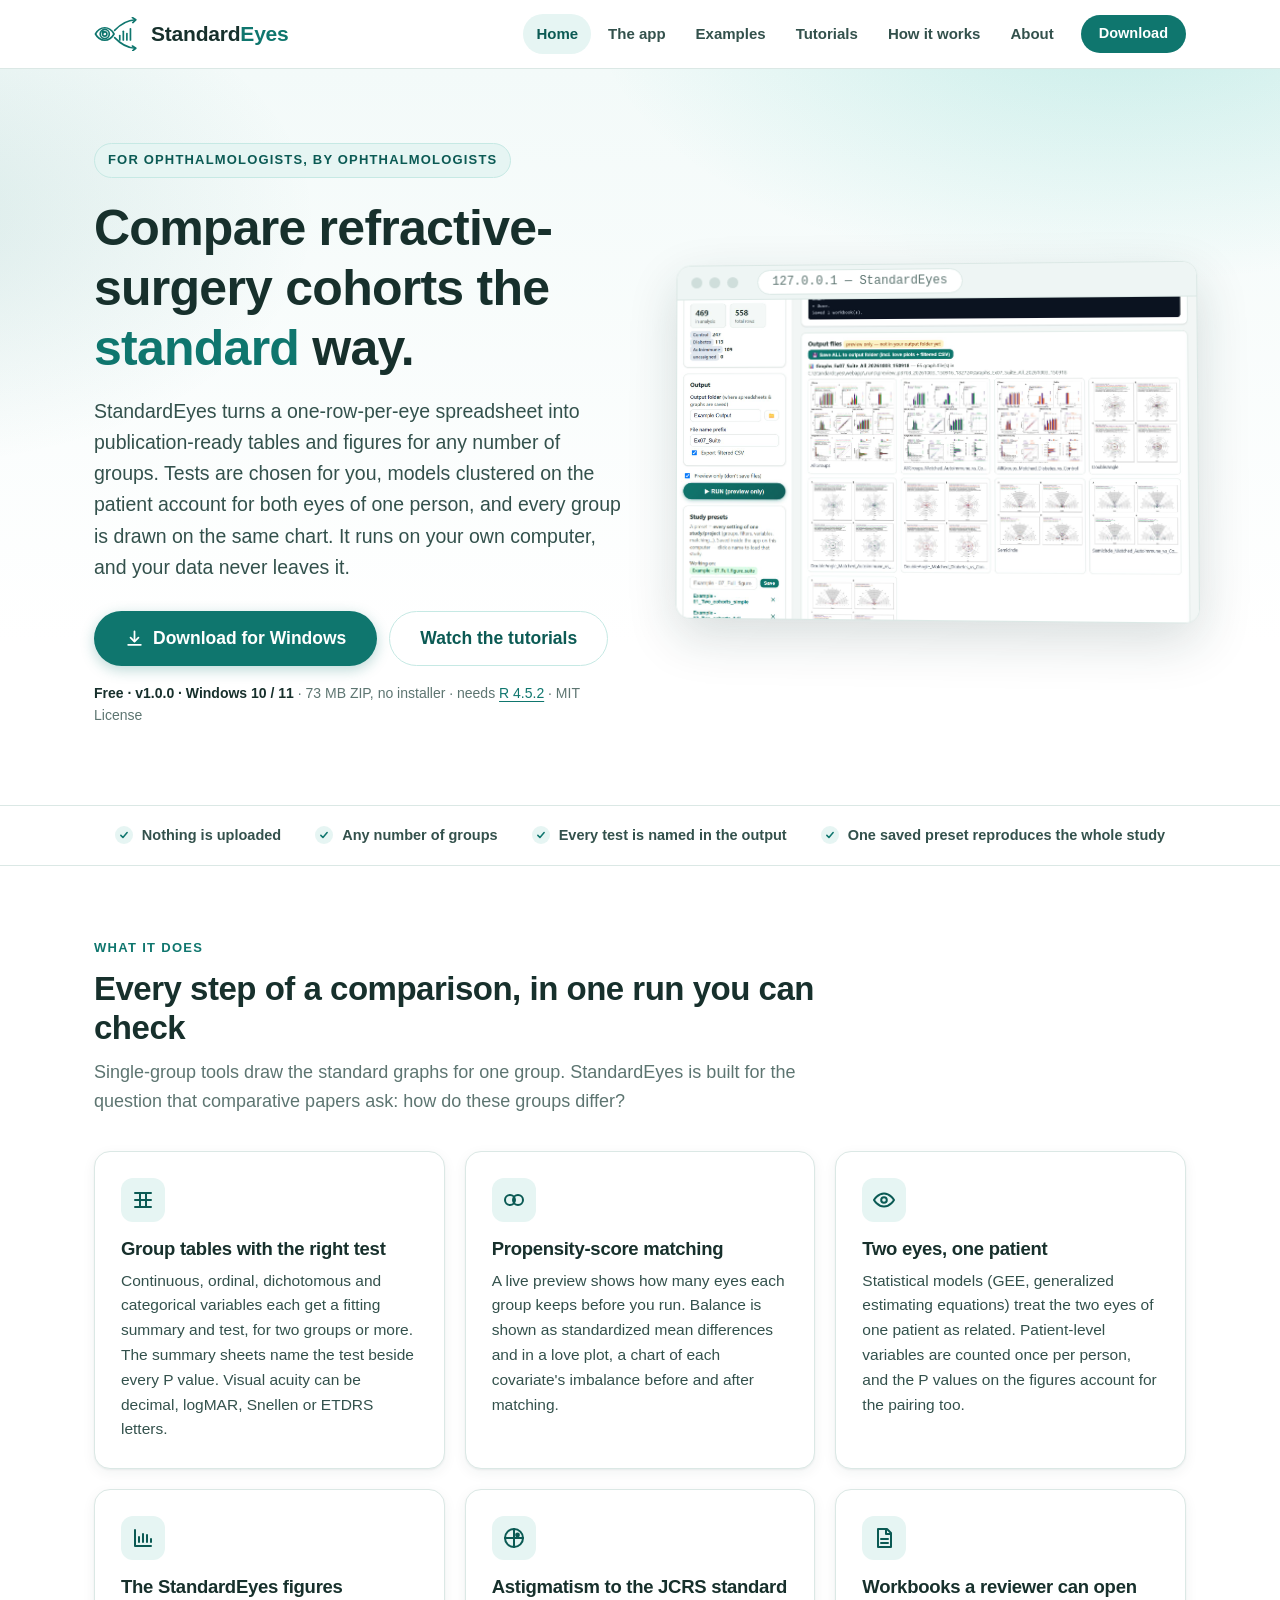
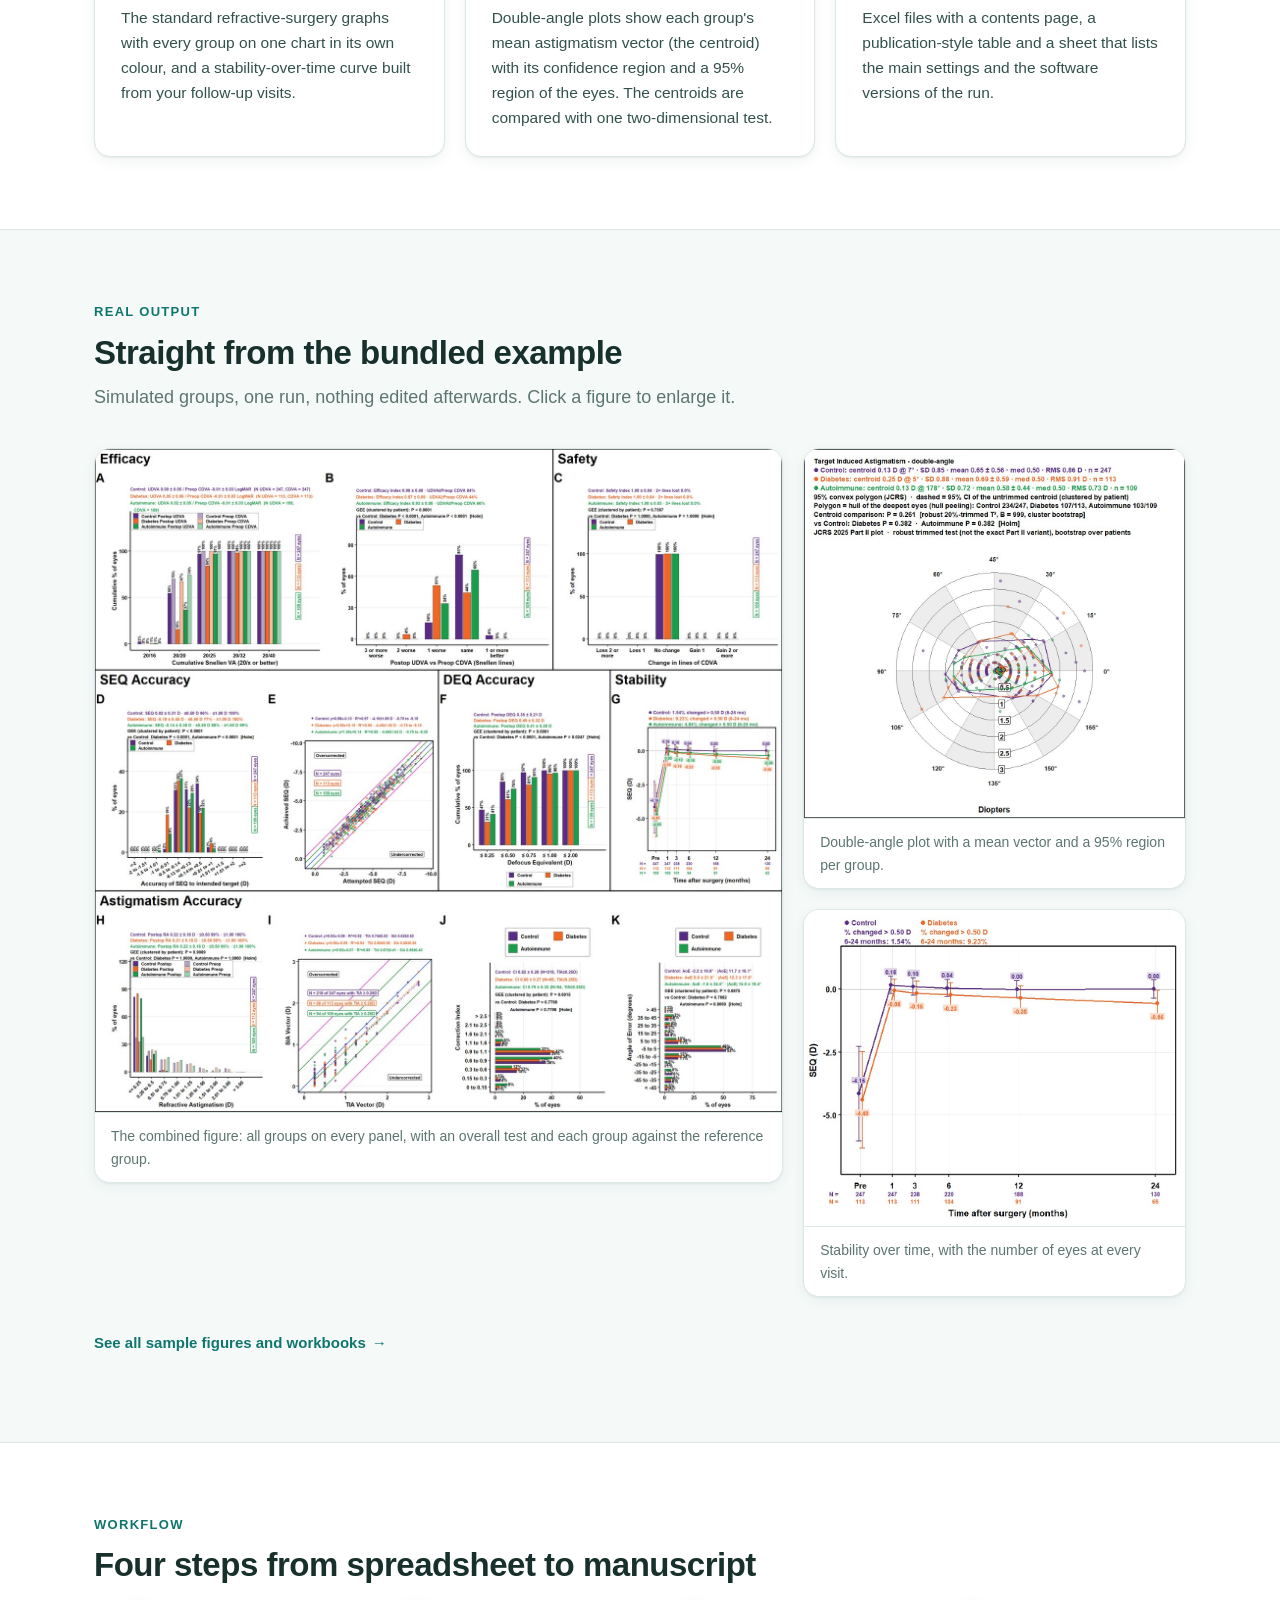
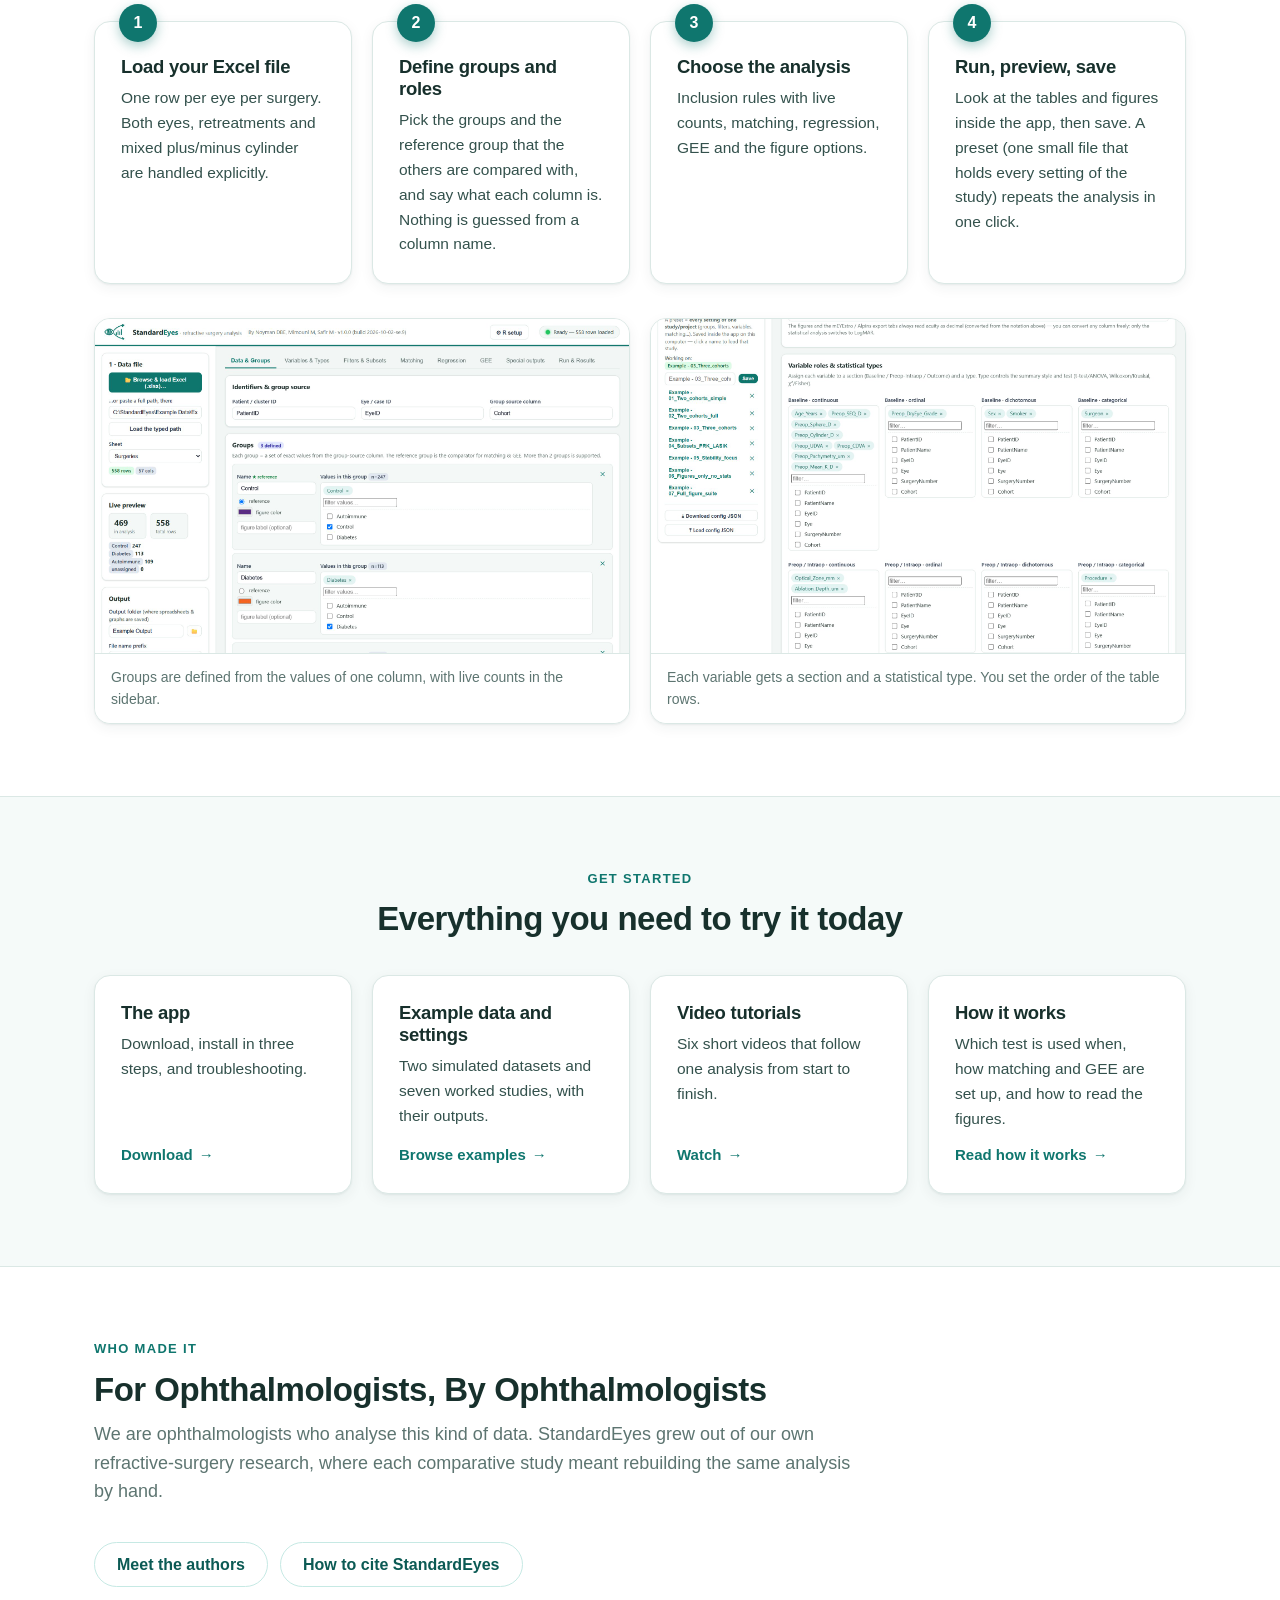
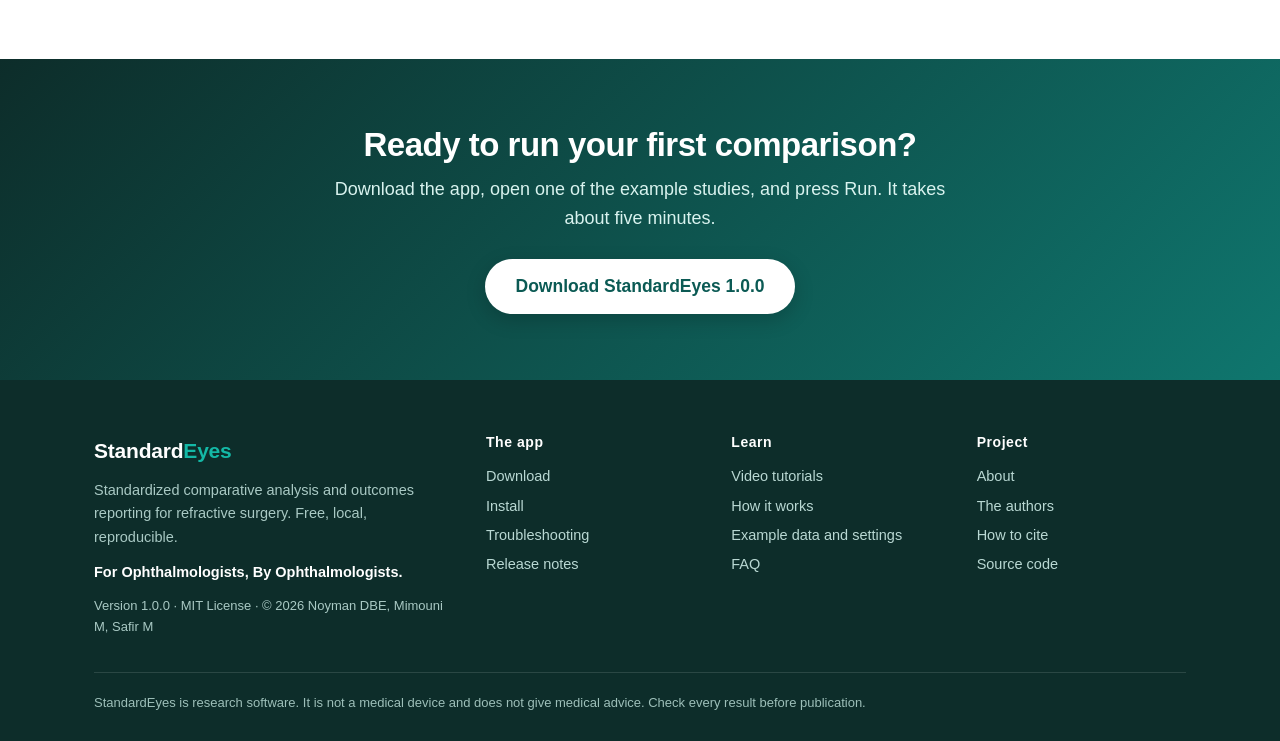
==== docs/index.html @ 763c15b5 "StandardEyes 1.0.0: app, example data and website Standardized comparative analysis and outcomes rep" ====
<!DOCTYPE html>
<html lang="en">
<head>
<meta charset="utf-8">
<meta name="viewport" content="width=device-width, initial-scale=1">
<title>StandardEyes — standardized comparative analysis for refractive surgery</title>
<meta name="description" content="Free Windows app for comparing refractive-surgery groups: tables with named tests, matching, GEE for two eyes and standard figures. Runs on your computer.">
<link rel="canonical" href="https://standardeyes.github.io/">
<meta property="og:title" content="StandardEyes — standardized comparative analysis for refractive surgery">
<meta property="og:description" content="Free Windows app for comparing refractive-surgery groups: tables with named tests, matching, GEE for two eyes and standard figures. Runs on your computer.">
<meta property="og:type" content="website">
<meta property="og:url" content="https://standardeyes.github.io/">
<meta property="og:site_name" content="StandardEyes">
<meta property="og:image" content="https://standardeyes.github.io/assets/og.jpg">
<meta property="og:image:alt" content="StandardEyes: standardized comparative analysis for refractive surgery">
<meta name="twitter:card" content="summary_large_image">
<meta name="theme-color" content="#0f766e">
<link rel="icon" href="assets/logo.svg" type="image/svg+xml">
<link rel="icon" type="image/png" sizes="32x32" href="assets/favicon-32.png">
<link rel="apple-touch-icon" href="assets/apple-touch-icon.png">
<link rel="stylesheet" href="assets/site.css?v=a0e2d221">
</head>
<body class="page-index">
<a class="skip" href="#main">Skip to content</a>

<header class="site">
  <div class="wrap">
    <a class="brand" href="index.html" aria-label="StandardEyes home">
      <svg class="logo" viewBox="0 0 232 172" aria-hidden="true">
        <g fill="none" stroke="currentColor" stroke-width="8.5" stroke-linecap="round" stroke-linejoin="round">
          <path d="M7 86 C30 44 78 44 101 86 C78 128 30 128 7 86 Z"/>
          <circle cx="54" cy="86" r="23"/><circle cx="54" cy="86" r="11"/><circle cx="45.5" cy="76" r="4.4"/>
          <path d="M130 116 V94"/><path d="M148 116 V72"/><path d="M166 116 V84"/><path d="M184 116 V60"/>
          <path d="M104 68 C138 32 174 16 208 14"/><path d="M194 3 L211 14 L196 28"/>
          <path d="M104 104 C138 140 174 156 208 158"/><path d="M194 147 L211 158 L196 170"/>
        </g>
      </svg>
      <span class="wm">Standard<b>Eyes</b></span>
    </a>
    <a class="btn sm hdr-dl" href="download.html">Download</a>
    <button class="navtoggle" aria-expanded="false" aria-controls="sitenav" aria-label="Menu"><span></span><span></span><span></span></button>
    <nav id="sitenav" aria-label="Main">
      <a href="index.html" aria-current="page">Home</a>
      <a href="download.html">The app</a>
      <a href="examples.html">Examples</a>
      <a href="tutorials.html">Tutorials</a>
      <a href="guide.html">How it works</a>
      <a href="about.html">About</a>
      <a class="btn sm" href="download.html">Download</a>
    </nav>
  </div>
</header>

<main id="main">
<section class="hero">
  <div class="wrap">
    <div>
      <div class="eyebrow">For Ophthalmologists, By Ophthalmologists</div>
      <h1>Compare refractive-surgery cohorts the <em>standard</em> way.</h1>
      <p class="lead">StandardEyes turns a one-row-per-eye spreadsheet into publication-ready tables and figures for any number of groups. Tests are chosen for you, models clustered on the patient account for both eyes of one person, and every group is drawn on the same chart. It runs on your own computer, and your data never leaves it.</p>
      <div class="cta">
        <a class="btn lg" href="download.html">
          <svg viewBox="0 0 24 24" fill="none" stroke="currentColor" stroke-width="2.2" stroke-linecap="round" stroke-linejoin="round" aria-hidden="true"><path d="M12 3v12"/><path d="M7 11l5 5 5-5"/><path d="M4 20h16"/></svg>
          Download for Windows
        </a>
        <a class="btn lg ghost" href="tutorials.html">Watch the tutorials</a>
      </div>
      <p class="meta"><b>Free · v1.0.0 · Windows 10 / 11</b> · 73 MB ZIP, no installer · needs <a href="https://cran.r-project.org/bin/windows/base/old/4.5.2/">R 4.5.2</a> · MIT License</p>
    </div>
    <div class="frame">
      <div class="bar"><i></i><i></i><i></i><span>127.0.0.1 — StandardEyes</span></div>
      <img src="assets/shot_results.jpg" alt="The StandardEyes app after a run: figure previews and output workbooks" width="1920" height="1200">
    </div>
  </div>
</section>

<div class="strip"><div class="wrap">
  <span>Nothing is uploaded</span>
  <span>Any number of groups</span>
  <span>Every test is named in the output</span>
  <span>One saved preset reproduces the whole study</span>
</div></div>

<section class="block">
  <div class="wrap">
    <div class="sechead">
      <div class="kicker">What it does</div>
      <h2>Every step of a comparison, in one run you can check</h2>
      <p>Single-group tools draw the standard graphs for one group. StandardEyes is built for the question that comparative papers ask: how do these groups differ?</p>
    </div>
    <div class="grid g3">
      <div class="card feature">
        <div class="ic"><svg viewBox="0 0 24 24" fill="none" stroke="currentColor" stroke-width="2" stroke-linecap="round" stroke-linejoin="round" aria-hidden="true"><path d="M4 5h16M4 12h16M4 19h16M9 5v14M15 5v14"/></svg></div>
        <h3>Group tables with the right test</h3>
        <p>Continuous, ordinal, dichotomous and categorical variables each get a fitting summary and test, for two groups or more. The summary sheets name the test beside every P value. Visual acuity can be decimal, logMAR, Snellen or ETDRS letters.</p>
      </div>
      <div class="card feature">
        <div class="ic"><svg viewBox="0 0 24 24" fill="none" stroke="currentColor" stroke-width="2" stroke-linecap="round" stroke-linejoin="round" aria-hidden="true"><circle cx="8" cy="12" r="5"/><circle cx="16" cy="12" r="5"/></svg></div>
        <h3>Propensity-score matching</h3>
        <p>A live preview shows how many eyes each group keeps before you run. Balance is shown as standardized mean differences and in a love plot, a chart of each covariate's imbalance before and after matching.</p>
      </div>
      <div class="card feature">
        <div class="ic"><svg viewBox="0 0 24 24" fill="none" stroke="currentColor" stroke-width="2" stroke-linecap="round" stroke-linejoin="round" aria-hidden="true"><path d="M2 12s3.6-6.5 10-6.5S22 12 22 12s-3.6 6.5-10 6.5S2 12 2 12z"/><circle cx="12" cy="12" r="2.8"/></svg></div>
        <h3>Two eyes, one patient</h3>
        <p>Statistical models (GEE, generalized estimating equations) treat the two eyes of one patient as related. Patient-level variables are counted once per person, and the P values on the figures account for the pairing too.</p>
      </div>
      <div class="card feature">
        <div class="ic"><svg viewBox="0 0 24 24" fill="none" stroke="currentColor" stroke-width="2" stroke-linecap="round" stroke-linejoin="round" aria-hidden="true"><path d="M4 20V4M4 20h16M8 16v-5M12 16V8M16 16v-7M20 16v-3"/></svg></div>
        <h3>The StandardEyes figures</h3>
        <p>The standard refractive-surgery graphs with every group on one chart in its own colour, and a stability-over-time curve built from your follow-up visits.</p>
      </div>
      <div class="card feature">
        <div class="ic"><svg viewBox="0 0 24 24" fill="none" stroke="currentColor" stroke-width="2" stroke-linecap="round" stroke-linejoin="round" aria-hidden="true"><circle cx="12" cy="12" r="9"/><path d="M12 3v18M3 12h18"/><circle cx="15.5" cy="9" r="1.4" fill="currentColor"/></svg></div>
        <h3>Astigmatism to the JCRS standard</h3>
        <p>Double-angle plots show each group's mean astigmatism vector (the centroid) with its confidence region and a 95% region of the eyes. The centroids are compared with one two-dimensional test.</p>
      </div>
      <div class="card feature">
        <div class="ic"><svg viewBox="0 0 24 24" fill="none" stroke="currentColor" stroke-width="2" stroke-linecap="round" stroke-linejoin="round" aria-hidden="true"><path d="M6 3h9l4 4v14H6z"/><path d="M14 3v5h5M9 13h7M9 17h7"/></svg></div>
        <h3>Workbooks a reviewer can open</h3>
        <p>Excel files with a contents page, a publication-style table and a sheet that lists the main settings and the software versions of the run.</p>
      </div>
    </div>
  </div>
</section>

<section class="block alt">
  <div class="wrap">
    <div class="sechead">
      <div class="kicker">Real output</div>
      <h2>Straight from the bundled example</h2>
      <p>Simulated groups, one run, nothing edited afterwards. Click a figure to enlarge it.</p>
    </div>
    <div class="gallery">
      <figure class="fig"><button class="zoom" data-caption="The combined figure: all groups on every panel, with an overall test and each group against the reference group."><img src="assets/fig_composite.jpg" alt="StandardEyes combined figure with three groups on every panel" loading="lazy" width="1400" height="1352"></button><figcaption>The combined figure: all groups on every panel, with an overall test and each group against the reference group.</figcaption></figure>
      <div class="col">
        <figure class="fig"><button class="zoom" data-caption="Double-angle plot: the mean vector, its confidence region and a 95% region for each group."><img src="assets/fig_double_angle.jpg" alt="Double-angle astigmatism plot with a mean vector and 95% region per group" loading="lazy" width="1020" height="990"></button><figcaption>Double-angle plot with a mean vector and a 95% region per group.</figcaption></figure>
        <figure class="fig"><button class="zoom" data-caption="Stability over time, with the number of eyes at every visit."><img src="assets/fig_stability.jpg" alt="Stability of spherical equivalent over time for each group" loading="lazy" width="975" height="810"></button><figcaption>Stability over time, with the number of eyes at every visit.</figcaption></figure>
      </div>
    </div>
    <p style="margin-top:22px"><a class="more" href="examples.html#outputs">See all sample figures and workbooks</a></p>
  </div>
</section>

<section class="block">
  <div class="wrap">
    <div class="sechead">
      <div class="kicker">Workflow</div>
      <h2>Four steps from spreadsheet to manuscript</h2>
    </div>
    <div class="grid g4 steps">
      <div class="card step"><h3>Load your Excel file</h3><p>One row per eye per surgery. Both eyes, retreatments and mixed plus/minus cylinder are handled explicitly.</p></div>
      <div class="card step"><h3>Define groups and roles</h3><p>Pick the groups and the reference group that the others are compared with, and say what each column is. Nothing is guessed from a column name.</p></div>
      <div class="card step"><h3>Choose the analysis</h3><p>Inclusion rules with live counts, matching, regression, GEE and the figure options.</p></div>
      <div class="card step"><h3>Run, preview, save</h3><p>Look at the tables and figures inside the app, then save. A preset (one small file that holds every setting of the study) repeats the analysis in one click.</p></div>
    </div>
    <div class="grid g2" style="margin-top:34px">
      <figure class="shot"><img src="assets/shot_data.jpg" alt="The Data &amp; Groups tab of the app" loading="lazy" width="1920" height="1200"><figcaption>Groups are defined from the values of one column, with live counts in the sidebar.</figcaption></figure>
      <figure class="shot"><img src="assets/shot_variables.jpg" alt="The Variables &amp; Types tab of the app" loading="lazy" width="1920" height="1200"><figcaption>Each variable gets a section and a statistical type. You set the order of the table rows.</figcaption></figure>
    </div>
  </div>
</section>

<section class="block alt">
  <div class="wrap">
    <div class="sechead center">
      <div class="kicker">Get started</div>
      <h2>Everything you need to try it today</h2>
    </div>
    <div class="grid g4">
      <a class="card" href="download.html"><h3>The app</h3><p>Download, install in three steps, and troubleshooting.</p><span class="more">Download</span></a>
      <a class="card" href="examples.html"><h3>Example data and settings</h3><p>Two simulated datasets and seven worked studies, with their outputs.</p><span class="more">Browse examples</span></a>
      <a class="card" href="tutorials.html"><h3>Video tutorials</h3><p>Six short videos that follow one analysis from start to finish.</p><span class="more">Watch</span></a>
      <a class="card" href="guide.html"><h3>How it works</h3><p>Which test is used when, how matching and GEE are set up, and how to read the figures.</p><span class="more">Read how it works</span></a>
    </div>
  </div>
</section>

<section class="block">
  <div class="wrap">
    <div class="sechead">
      <div class="kicker">Who made it</div>
      <h2>For Ophthalmologists, By Ophthalmologists</h2>
      <p>We are ophthalmologists who analyse this kind of data. StandardEyes grew out of our own refractive-surgery research, where each comparative study meant rebuilding the same analysis by hand.</p>
    </div>
    <div class="cta">
      <a class="btn ghost" href="about.html#authors">Meet the authors</a>
      <a class="btn ghost" href="about.html#cite">How to cite StandardEyes</a>
    </div>
  </div>
</section>

<section class="band">
  <div class="wrap">
    <h2>Ready to run your first comparison?</h2>
    <p>Download the app, open one of the example studies, and press Run. It takes about five minutes.</p>
    <div class="cta">
      <a class="btn lg light" href="download.html">Download StandardEyes 1.0.0</a>
    </div>
  </div>
</section>

</main>

<footer class="site">
  <div class="wrap cols">
    <div>
      <div class="brand small"><span class="wm">Standard<b>Eyes</b></span></div>
      <p>Standardized comparative analysis and outcomes reporting for refractive surgery. Free, local, reproducible.</p>
      <p><b style="color:#fff">For Ophthalmologists, By Ophthalmologists.</b></p>
      <p class="fine">Version 1.0.0 · MIT License · © 2026 Noyman DBE, Mimouni M, Safir M</p>
    </div>
    <div>
      <h2 class="fh">The app</h2>
      <a href="download.html">Download</a>
      <a href="download.html#install">Install</a>
      <a href="download.html#help">Troubleshooting</a>
      <a href="https://github.com/StandardEyes/standardeyes.github.io/releases">Release notes</a>
    </div>
    <div>
      <h2 class="fh">Learn</h2>
      <a href="tutorials.html">Video tutorials</a>
      <a href="guide.html">How it works</a>
      <a href="examples.html">Example data and settings</a>
      <a href="guide.html#faq">FAQ</a>
    </div>
    <div>
      <h2 class="fh">Project</h2>
      <a href="about.html">About</a>
      <a href="about.html#authors">The authors</a>
      <a href="about.html#cite">How to cite</a>
      <a href="https://github.com/StandardEyes/standardeyes.github.io">Source code</a>
    </div>
  </div>
  <div class="wrap"><div class="fine legal">StandardEyes is research software. It is not a medical device and does not give medical advice. Check every result before publication.</div></div>
</footer>

<div class="lightbox" id="lightbox" role="dialog" aria-modal="true" aria-label="Enlarged figure" hidden>
  <button class="close" aria-label="Close enlarged figure">×</button>
  <figure><img alt=""><figcaption></figcaption></figure>
</div>
<script src="assets/site.js?v=a0e2d221" defer></script>
</body>
</html>
---- docs/assets/site.css ----
/* StandardEyes website. One stylesheet, no external requests. */
:root{
  --brand:#0f766e; --brand-d:#0b5a54; --brand-dd:#0d2d2a; --accent:#14b8a6;
  --tint:#e6f5f3; --tint2:#c6e9e4; --ink:#17302c; --body:#33514c; --muted:#5d7571;
  --line:#dbe8e5; --soft:#f5faf9; --bg:#ffffff; --warn-bg:#fff7e6; --warn-line:#f1d9a3; --warn-ink:#6b4a00;
  --radius:16px; --radius-s:10px;
  --shadow:0 1px 2px rgba(16,52,47,.06),0 4px 14px rgba(16,52,47,.06);
  --shadow-l:0 18px 50px rgba(16,52,47,.16);
  --mono:ui-monospace,"Cascadia Mono",Consolas,Menlo,monospace;
  --sans:"Segoe UI Variable Text","Segoe UI",-apple-system,BlinkMacSystemFont,"Helvetica Neue",Roboto,Arial,sans-serif;
  --display:"Segoe UI Variable Display","Segoe UI",-apple-system,BlinkMacSystemFont,"Helvetica Neue",Roboto,Arial,sans-serif;
}
*{box-sizing:border-box}
html{scroll-behavior:smooth; scroll-padding-top:86px; -webkit-text-size-adjust:100%}
body{margin:0; font-family:var(--sans); color:var(--body); background:var(--bg); line-height:1.6; font-size:16.5px}
img,video{max-width:100%; height:auto; display:block}
a{color:var(--brand); text-underline-offset:3px}
a:hover{color:var(--brand-d)}
h1,h2,h3,h4{font-family:var(--display); color:var(--ink); line-height:1.2; margin:0; letter-spacing:-.015em}
h1{font-size:clamp(32px,4.6vw,50px); font-weight:700}
h2{font-size:clamp(25px,3vw,33px); font-weight:700}
h3{font-size:18.5px; font-weight:650}
h4{font-size:15px; font-weight:650}
p{margin:0 0 14px}
code{font-family:var(--mono); font-size:.88em; background:var(--soft); border:1px solid var(--line); border-radius:6px; padding:1px 6px; color:var(--ink); overflow-wrap:anywhere}
pre{font-family:var(--mono); font-size:13.5px; background:var(--brand-dd); color:#d9f1ed; padding:16px 18px; border-radius:var(--radius-s); overflow:auto; margin:12px 0; line-height:1.5}
pre code{background:none; border:0; padding:0; color:inherit; font-size:inherit}
.wrap{max-width:1140px; margin:0 auto; padding:0 24px}
.wrap.narrow > *{max-width:820px}
.skip{position:absolute; left:-999px; top:8px; background:#fff; padding:8px 14px; border-radius:8px; z-index:100}
.skip:focus{left:8px}
:focus-visible{outline:3px solid var(--brand-d); outline-offset:2px; border-radius:6px}
footer.site :focus-visible, .band :focus-visible, .dl .main :focus-visible, pre:focus-visible, .lightbox :focus-visible{outline-color:#fff}
.sr-only{position:absolute; width:1px; height:1px; overflow:hidden; clip:rect(0 0 0 0); white-space:nowrap}

/* ---------- header ---------- */
header.site{position:sticky; top:0; z-index:50; background:rgba(255,255,255,.9); backdrop-filter:saturate(1.4) blur(10px); border-bottom:1px solid var(--line)}
header.site .wrap{display:flex; align-items:center; height:68px; gap:18px}
.brand{display:flex; align-items:center; gap:11px; text-decoration:none; color:var(--ink)}
.logo{width:46px; height:34px; color:var(--brand); flex:none}
.wm{font-family:var(--display); font-weight:700; font-size:21px; letter-spacing:-.01em; color:var(--ink)}
.wm b{color:var(--brand); font-weight:700}
header.site nav{margin-left:auto; display:flex; align-items:center; gap:4px}
header.site nav a:not(.btn){text-decoration:none; color:var(--body); font-weight:600; font-size:15px; padding:8px 13px; border-radius:999px}
header.site nav a:not(.btn):hover{background:var(--soft); color:var(--brand-d)}
header.site nav a[aria-current="page"]{color:var(--brand-d); background:var(--tint)}
header.site nav .btn{margin-left:10px}
header.site .hdr-dl{display:none}
.navtoggle{display:none; margin-left:auto; flex:none; width:44px; height:44px; border:1px solid var(--line); background:#fff; border-radius:12px; cursor:pointer; padding:11px 10px; flex-direction:column; justify-content:space-between}
.navtoggle span{display:block; width:100%; height:2.5px; background:var(--ink); border-radius:2px}

/* ---------- buttons ---------- */
.btn{display:inline-flex; align-items:center; justify-content:center; gap:9px; background:var(--brand); color:#fff; text-decoration:none; padding:12px 22px; border-radius:999px; font-weight:650; font-size:16px; border:1px solid transparent; cursor:pointer; transition:transform .15s, box-shadow .15s, background .15s; box-shadow:0 4px 14px rgba(15,118,110,.28); font-family:inherit; line-height:1.2}
.btn:hover{background:var(--brand-d); color:#fff; transform:translateY(-1px); box-shadow:0 8px 20px rgba(15,118,110,.32)}
.btn.lg{font-size:17.5px; padding:16px 30px}
.btn.sm{font-size:14.5px; padding:9px 17px; box-shadow:none}
.btn.ghost{background:#fff; color:var(--brand-d); border-color:var(--tint2); box-shadow:none}
.btn.ghost:hover{background:var(--tint); transform:none}
.btn.light{background:#fff; color:var(--brand-d); box-shadow:0 6px 20px rgba(0,0,0,.18)}
.btn.light:hover{background:var(--tint)}
.btn svg{width:19px; height:19px; flex:none}
.cta{display:flex; gap:12px; flex-wrap:wrap; align-items:center}

/* ---------- hero ---------- */
.hero{position:relative; overflow:hidden; padding:74px 0 64px; background:
  radial-gradient(900px 480px at 88% -10%, rgba(20,184,166,.20), transparent 60%),
  radial-gradient(700px 420px at -8% 20%, rgba(15,118,110,.12), transparent 60%),
  linear-gradient(180deg,#f3faf9,#fff 78%)}
.hero .wrap{display:grid; grid-template-columns:1.02fr .98fr; gap:52px; align-items:center}
.eyebrow{display:inline-flex; align-items:center; gap:8px; font-size:13px; font-weight:700; letter-spacing:.09em; text-transform:uppercase; color:var(--brand-d); background:var(--tint); border:1px solid var(--tint2); padding:6px 13px; border-radius:999px; margin-bottom:20px}
.hero h1 em{font-style:normal; color:var(--brand)}
.lead{font-size:19.5px; color:var(--body); margin:18px 0 28px; max-width:35em}
.meta{font-size:14px; color:var(--muted); margin-top:16px}
.meta b{color:var(--ink); font-weight:650}
.frame{border-radius:14px; background:#fff; box-shadow:var(--shadow-l); border:1px solid var(--line); overflow:hidden}
.frame .bar{height:34px; background:#eef5f4; border-bottom:1px solid var(--line); display:flex; align-items:center; gap:7px; padding:0 14px}
.frame .bar i{width:11px; height:11px; border-radius:50%; background:#cfdedb}
.frame .bar span{margin-left:12px; font-size:12px; color:var(--muted); background:#fff; border:1px solid var(--line); border-radius:999px; padding:2px 14px; font-family:var(--mono)}
.hero .frame{transform:perspective(1600px) rotateY(-5deg) rotateX(2deg); transform-origin:left center}

.pagehead{padding:60px 0 44px; background:
  radial-gradient(800px 380px at 92% -30%, rgba(20,184,166,.18), transparent 60%),
  linear-gradient(180deg,#f3faf9,#fff)}
.pagehead h1{font-size:clamp(30px,4vw,42px)}
.pagehead .lead{margin-bottom:0}

.strip{border-top:1px solid var(--line); border-bottom:1px solid var(--line); background:#fff; padding:18px 0}
.strip .wrap{display:flex; gap:12px 34px; flex-wrap:wrap; justify-content:center; font-size:14.5px; color:var(--body); font-weight:600}
.strip span{display:inline-flex; align-items:center; gap:9px}
.strip span::before{content:""; width:18px; height:18px; border-radius:50%; background:var(--tint) url("data:image/svg+xml,%3Csvg xmlns='http://www.w3.org/2000/svg' viewBox='0 0 20 20'%3E%3Cpath d='M5.5 10.5l3 3 6-7' fill='none' stroke='%230f766e' stroke-width='2.2' stroke-linecap='round' stroke-linejoin='round'/%3E%3C/svg%3E") center/14px no-repeat; flex:none}

/* ---------- sections ---------- */
section.block{padding:72px 0}
section.block.alt{background:var(--soft); border-top:1px solid var(--line); border-bottom:1px solid var(--line)}
section.block.tight{padding:48px 0}
.sechead{max-width:760px; margin-bottom:36px}
.sechead.center{margin-left:auto; margin-right:auto; text-align:center}
.sechead p{font-size:18px; color:var(--muted); margin:10px 0 0}
.kicker{font-size:13px; font-weight:700; letter-spacing:.1em; text-transform:uppercase; color:var(--brand); margin-bottom:10px}
.grid{display:grid; gap:20px}
.grid > *{min-width:0}
.g2{grid-template-columns:repeat(2,1fr)} .g3{grid-template-columns:repeat(3,1fr)} .g4{grid-template-columns:repeat(4,1fr)}
.card{background:#fff; border:1px solid var(--line); border-radius:var(--radius); padding:26px; box-shadow:var(--shadow)}
.card h3{margin-bottom:8px}
.card p{font-size:15.5px; margin:0; color:var(--body)}
.card p + p{margin-top:10px}
.card .fine{font-size:13.5px; color:var(--muted)}
.card ul,.card ol{font-size:15.5px}
.card.howto{background:var(--tint); border-color:var(--tint2)}
.card.howto pre{font-size:12.5px}
.feature .ic{width:44px; height:44px; border-radius:12px; background:var(--tint); color:var(--brand-d); display:flex; align-items:center; justify-content:center; margin-bottom:16px}
.feature .ic svg{width:24px; height:24px}
a.card{text-decoration:none; color:inherit; transition:transform .15s, box-shadow .15s, border-color .15s; display:flex; flex-direction:column}
a.card .more{margin-top:auto; padding-top:12px}
a.card:hover{transform:translateY(-3px); box-shadow:var(--shadow-l); border-color:var(--tint2)}
.more{font-weight:650; color:var(--brand); display:inline-flex; gap:6px; align-items:center; margin-top:12px; font-size:15px; text-decoration:none}
.more::after{content:"→"; transition:transform .15s}
a:hover .more::after, .more:hover::after{transform:translateX(3px)}

.steps{counter-reset:s}
.step{position:relative; padding-top:34px}
.step::before{counter-increment:s; content:counter(s); position:absolute; top:-18px; left:24px; width:38px; height:38px; border-radius:50%; background:var(--brand); color:#fff; font-weight:700; display:flex; align-items:center; justify-content:center; font-size:16px; box-shadow:0 4px 12px rgba(15,118,110,.35)}

/* figures and screenshots */
figure{margin:0}
.shot{border:1px solid var(--line); border-radius:var(--radius); overflow:hidden; background:#fff; box-shadow:var(--shadow)}
.shot img{width:100%}
.shot figcaption, .fig figcaption{padding:12px 16px; font-size:14px; color:var(--muted); border-top:1px solid var(--line); background:#fff}
.fig{border:1px solid var(--line); border-radius:var(--radius); overflow:hidden; background:#fff; box-shadow:var(--shadow)}
.zoom{cursor:zoom-in; border:0; padding:0; background:none; display:block; width:100%}
.gallery{display:grid; grid-template-columns:1.8fr 1fr; gap:20px; align-items:start}
.gallery .col{display:grid; gap:20px}
.thumbs{display:grid; grid-template-columns:repeat(auto-fill,minmax(230px,1fr)); gap:16px}
.thumbs .fig img{aspect-ratio:4/3; object-fit:contain; background:#fff; padding:6px}

/* video */
.videos{display:grid; grid-template-columns:repeat(2,1fr); gap:26px}
.video{background:#fff; border:1px solid var(--line); border-radius:var(--radius); overflow:hidden; box-shadow:var(--shadow); display:flex; flex-direction:column}
.video video{width:100%; aspect-ratio:16/10; background:var(--brand-dd)}
.video .txt{padding:20px 22px 22px}
.video .num{font-size:12.5px; font-weight:700; letter-spacing:.09em; text-transform:uppercase; color:var(--brand)}
.video h3{margin:4px 0 6px}
.video p{font-size:15px; margin:0; color:var(--body)}
.video details{margin-top:12px; border-top:1px solid var(--line); padding-top:10px}
.video summary{cursor:pointer; font-weight:650; font-size:14.5px; color:var(--brand-d)}
.video ol{margin:10px 0 0; padding-left:20px; font-size:14.5px}
.video li{margin:5px 0}

/* download card */
.dl{display:grid; grid-template-columns:1.1fr .9fr; gap:0; border-radius:20px; overflow:hidden; box-shadow:var(--shadow-l); border:1px solid var(--tint2); background:#fff}
.dl .main{padding:36px; background:linear-gradient(140deg,var(--brand-d),var(--brand)); color:#eafaf7}
.dl .main h2{color:#fff; margin-bottom:8px}
.dl .main p{color:#eaf8f5}
.dl .main .fine{font-size:13.5px; color:#e6f7f4; margin:14px 0 0}
.dl .side{padding:32px 36px}
.kv{display:grid; grid-template-columns:auto 1fr; gap:9px 18px; font-size:15px; margin:0}
.kv dt{color:var(--muted)} .kv dd{margin:0; color:var(--ink); font-weight:600; overflow-wrap:anywhere}
.hash{font-family:var(--mono); font-size:12px; font-weight:500; word-break:break-all; color:var(--body)}

.callout{background:var(--tint); border:1px solid var(--tint2); border-radius:var(--radius-s); padding:16px 18px; font-size:15.5px; color:var(--ink); margin:18px 0}
.callout.warn{background:var(--warn-bg); border-color:var(--warn-line); color:var(--warn-ink)}
.callout strong{color:inherit}
.callout p:last-child{margin-bottom:0}
.pill{display:inline-block; font-size:12.5px; font-weight:700; padding:3px 10px; border-radius:999px; background:var(--tint); color:var(--brand-d); border:1px solid var(--tint2); letter-spacing:.02em}
.pill.grey{background:#f1f4f4; border-color:#dfe6e5; color:#4f6763}

/* prose pages */
.prose h2{margin:54px 0 14px; padding-top:6px}
.prose h2:first-child{margin-top:0}
.prose h3{margin:28px 0 8px}
.prose ul,.prose ol{padding-left:22px; margin:0 0 16px}
.prose li{margin:6px 0}
.prose table{width:100%; border-collapse:collapse; font-size:15px; margin:14px 0 20px; background:#fff; border:1px solid var(--line); border-radius:var(--radius-s); overflow:hidden}
.prose th{background:var(--soft); text-align:left; color:var(--ink); font-weight:650}
.prose th,.prose td{padding:10px 14px; border-bottom:1px solid var(--line); vertical-align:top}
.prose tr:last-child td{border-bottom:0}
.tablewrap{overflow-x:auto}
.withtoc{display:grid; grid-template-columns:230px minmax(0,1fr); gap:54px; align-items:start}
.withtoc > *{min-width:0}
.toc{position:sticky; top:92px; font-size:14.5px; border-left:2px solid var(--line); padding-left:16px; max-height:calc(100vh - 120px); overflow:auto}
.toc .toc-title{font-size:12.5px; letter-spacing:.09em; text-transform:uppercase; color:var(--muted); margin:0 0 8px; padding:0; font-weight:650}
.toc a{display:block; padding:4px 0; color:var(--body); text-decoration:none}
.toc a:hover,.toc a.on{color:var(--brand); font-weight:600}

details.qa{border:1px solid var(--line); border-radius:var(--radius-s); background:#fff; margin:10px 0; box-shadow:var(--shadow)}
details.qa summary{cursor:pointer; padding:15px 46px 15px 18px; font-weight:650; color:var(--ink); list-style:none; position:relative}
details.qa summary::-webkit-details-marker{display:none}
details.qa summary::after{content:"+"; position:absolute; right:18px; top:50%; transform:translateY(-52%); font-size:22px; color:var(--brand); font-weight:400}
details.qa[open] summary::after{content:"–"}
details.qa .a{padding:0 18px 16px; font-size:15.5px}
details.qa .a p:last-child{margin-bottom:0}

/* example cards */
.ex{display:flex; flex-direction:column}
.ex .tag{font-family:var(--mono); font-size:12.5px; color:var(--muted); margin-bottom:6px}
.ex .acts{margin-top:auto; padding-top:16px; display:flex; gap:10px; flex-wrap:wrap}
.filelist{list-style:none; padding:0; margin:0; display:grid; gap:10px}
.filelist li{display:flex; align-items:center; gap:14px; background:#fff; border:1px solid var(--line); border-radius:var(--radius-s); padding:12px 16px; font-size:15px}
.filelist .nm{font-weight:650; color:var(--ink); overflow-wrap:anywhere}
.filelist .sz{color:var(--muted); font-size:13.5px; margin-left:auto; white-space:nowrap}
.filelist .ft{width:38px; height:38px; border-radius:9px; background:var(--tint); color:var(--brand-d); font-size:10.5px; font-weight:800; display:flex; align-items:center; justify-content:center; flex:none; letter-spacing:.03em}

/* authors */
.authors{display:grid; grid-template-columns:repeat(3,1fr); gap:22px}
.author{text-align:left}
.author .av{width:84px; height:84px; border-radius:50%; background:linear-gradient(140deg,var(--brand),var(--accent)); color:#fff; font-family:var(--display); font-size:28px; font-weight:700; display:flex; align-items:center; justify-content:center; margin-bottom:16px; overflow:hidden}
.author .av img{width:100%; height:100%; object-fit:cover}
.author .role{font-size:14px; color:var(--brand-d); font-weight:650; margin:2px 0 10px}
.author .aff{font-size:14.5px; color:var(--muted)}
.author .links{display:flex; flex-wrap:wrap; gap:8px; margin-top:16px}
.author .links a{font-size:13.5px; font-weight:650; text-decoration:none; padding:6px 13px; border-radius:999px; border:1px solid var(--tint2); background:var(--tint); color:var(--brand-d)}
.author .links a:hover{background:var(--tint2)}

/* CTA band */
.band{background:linear-gradient(135deg,var(--brand-dd),var(--brand)); color:#d9f3ef; padding:66px 0; text-align:center}
.band h2{color:#fff; margin-bottom:10px}
.band p{font-size:18px; margin:0 auto 26px; max-width:620px}
.band .cta{justify-content:center}

/* footer */
footer.site{background:var(--brand-dd); color:#a9c9c4; padding:54px 0 28px; font-size:14.5px}
footer.site .cols{display:grid; grid-template-columns:1.7fr 1fr 1fr 1fr; gap:36px}
footer.site .wm{color:#fff} footer.site .wm b{color:var(--accent)}
footer.site .fh{color:#fff; margin-bottom:12px; font-size:14px; letter-spacing:.04em; font-weight:650}
footer.site a{display:block; color:#b9d8d3; text-decoration:none; padding:3px 0}
footer.site a:hover{color:#fff}
footer.site p{margin:12px 0 0; max-width:34em}
.fine{font-size:13px}
footer.site .legal{margin-top:34px; padding-top:20px; border-top:1px solid rgba(255,255,255,.12); color:#9dbfb9}

/* lightbox */
.lightbox{position:fixed; inset:0; z-index:100; background:rgba(8,26,24,.9); display:flex; align-items:center; justify-content:center; padding:28px}
.lightbox[hidden]{display:none}
.lightbox figure{max-width:min(1400px,100%); max-height:100%; display:flex; flex-direction:column}
.lightbox img{max-height:calc(100vh - 120px); width:auto; max-width:100%; background:#fff; border-radius:10px; margin:0 auto}
.lightbox figcaption{color:#d6ebe8; text-align:center; padding:12px 8px 0; font-size:14.5px}
.lightbox .close{position:absolute; top:14px; right:18px; width:46px; height:46px; border-radius:50%; border:0; background:rgba(255,255,255,.14); color:#fff; font-size:28px; cursor:pointer; line-height:1}

/* ---------- responsive ---------- */
@media (max-width:980px){
  .hero .wrap{grid-template-columns:1fr; gap:38px}
  .hero .frame{transform:none}
  .g3,.g4{grid-template-columns:repeat(2,1fr)}
  .gallery,.dl{grid-template-columns:1fr}
  .authors{grid-template-columns:1fr 1fr}
  .withtoc{grid-template-columns:minmax(0,1fr); gap:24px}
  .toc{position:static; max-height:none; border-left:0; padding:16px 18px; background:var(--soft); border:1px solid var(--line); border-radius:var(--radius-s); columns:2}
  .toc .toc-title{column-span:all}
  footer.site .cols{grid-template-columns:1fr 1fr}
}
@media (max-width:820px){
  .navtoggle{display:flex; margin-left:8px}
  header.site .hdr-dl{display:inline-flex; margin-left:auto; padding:8px 14px}
  header.site nav{display:none; position:absolute; top:68px; left:0; right:0; background:#fff; border-bottom:1px solid var(--line); flex-direction:column; align-items:stretch; padding:10px 18px 18px; box-shadow:var(--shadow-l); gap:2px}
  header.site nav.open{display:flex}
  header.site nav a:not(.btn){padding:12px 14px; border-radius:10px}
  header.site nav .btn{margin:10px 0 0}
  .videos{grid-template-columns:1fr}
}
@media (max-width:640px){
  body{font-size:16px}
  .wrap{padding:0 18px}
  header.site .wrap{gap:8px; padding:0 14px}
  header.site .logo{width:38px; height:28px}
  header.site .wm{font-size:18.5px}
  .brand{gap:8px}
  header.site .hdr-dl{padding:8px 12px; font-size:14px}
  .navtoggle{margin-left:4px}
  .g2,.g3,.g4,.authors{grid-template-columns:1fr}
  section.block{padding:52px 0}
  .hero{padding:48px 0 44px}
  .dl .main,.dl .side{padding:26px 22px}
  .toc{columns:1}
  footer.site .cols{grid-template-columns:1fr}
  .steps{row-gap:34px}
  .strip .wrap{flex-direction:column; align-items:flex-start; width:max-content; max-width:100%; margin:0 auto; gap:10px}
}
@media (prefers-reduced-motion:reduce){ html{scroll-behavior:auto} *{transition:none !important} }
@media print{ header.site,footer.site,.band,.navtoggle{display:none} }
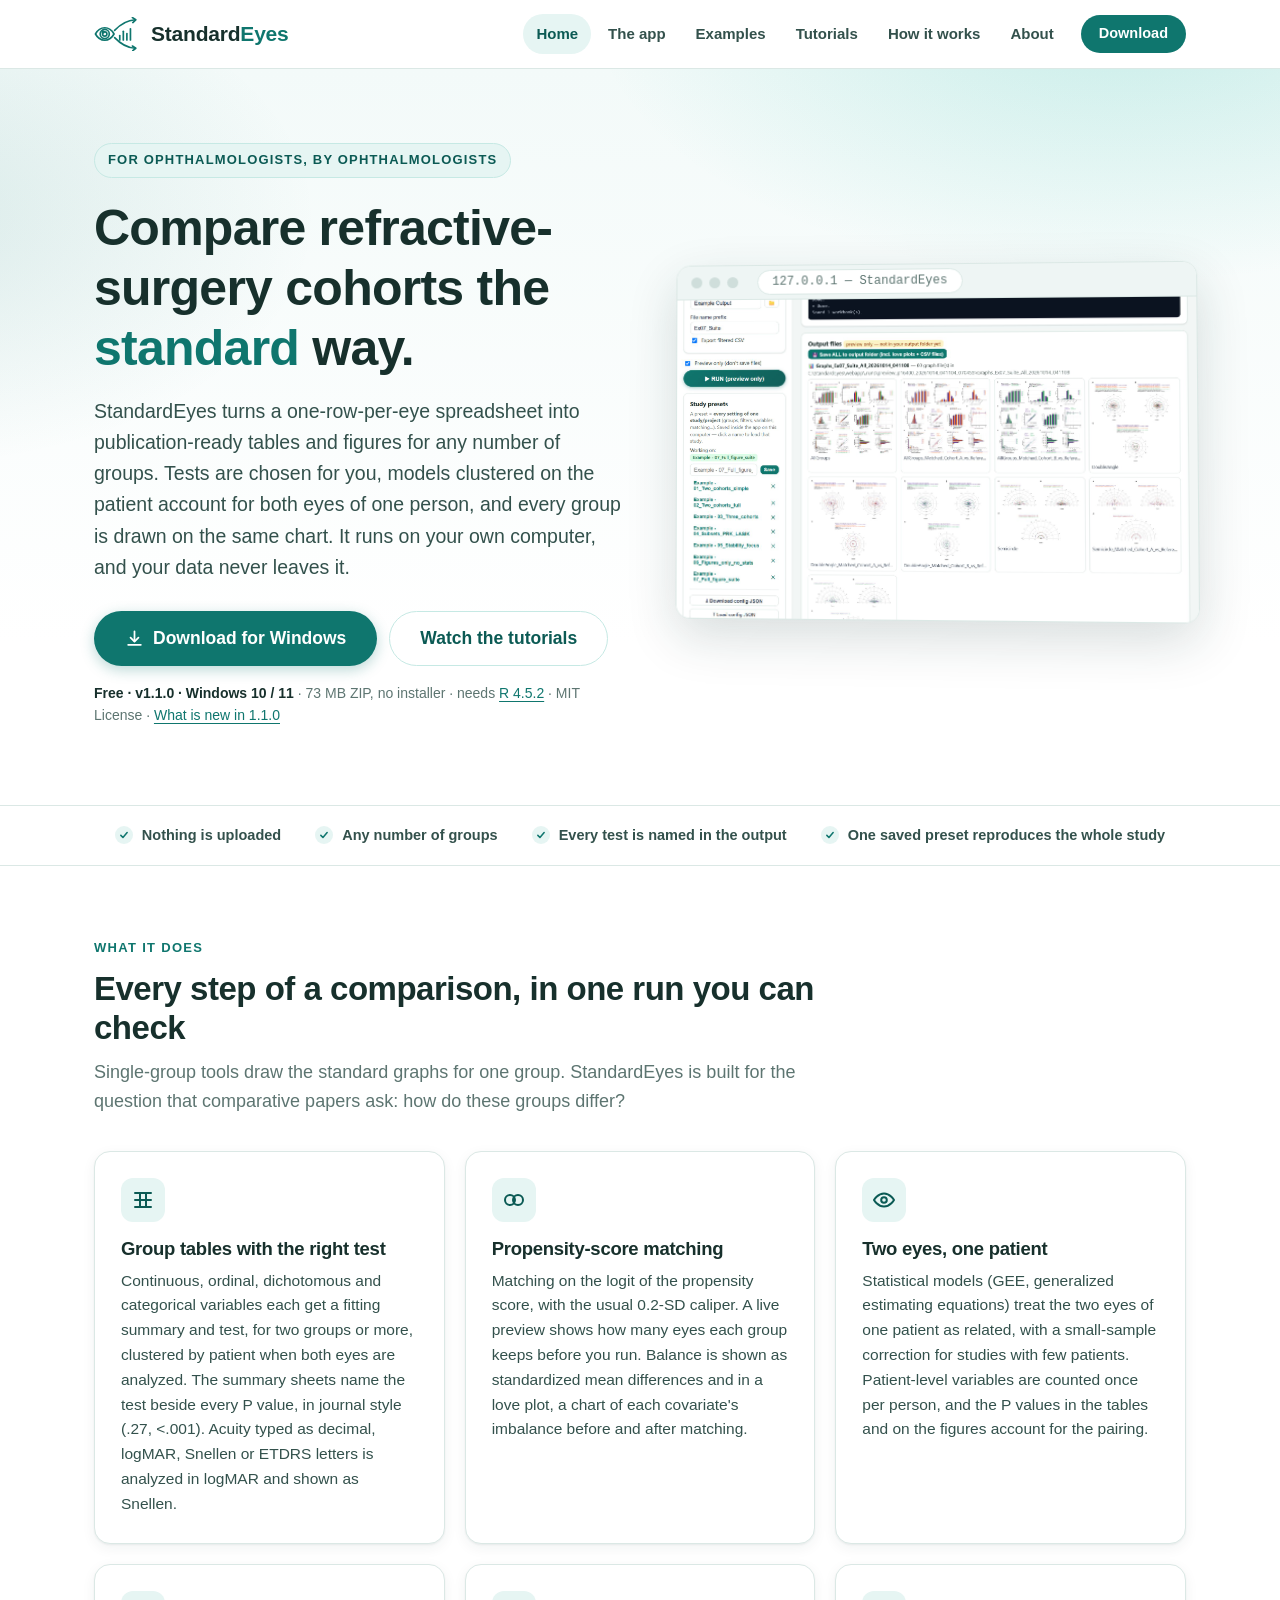
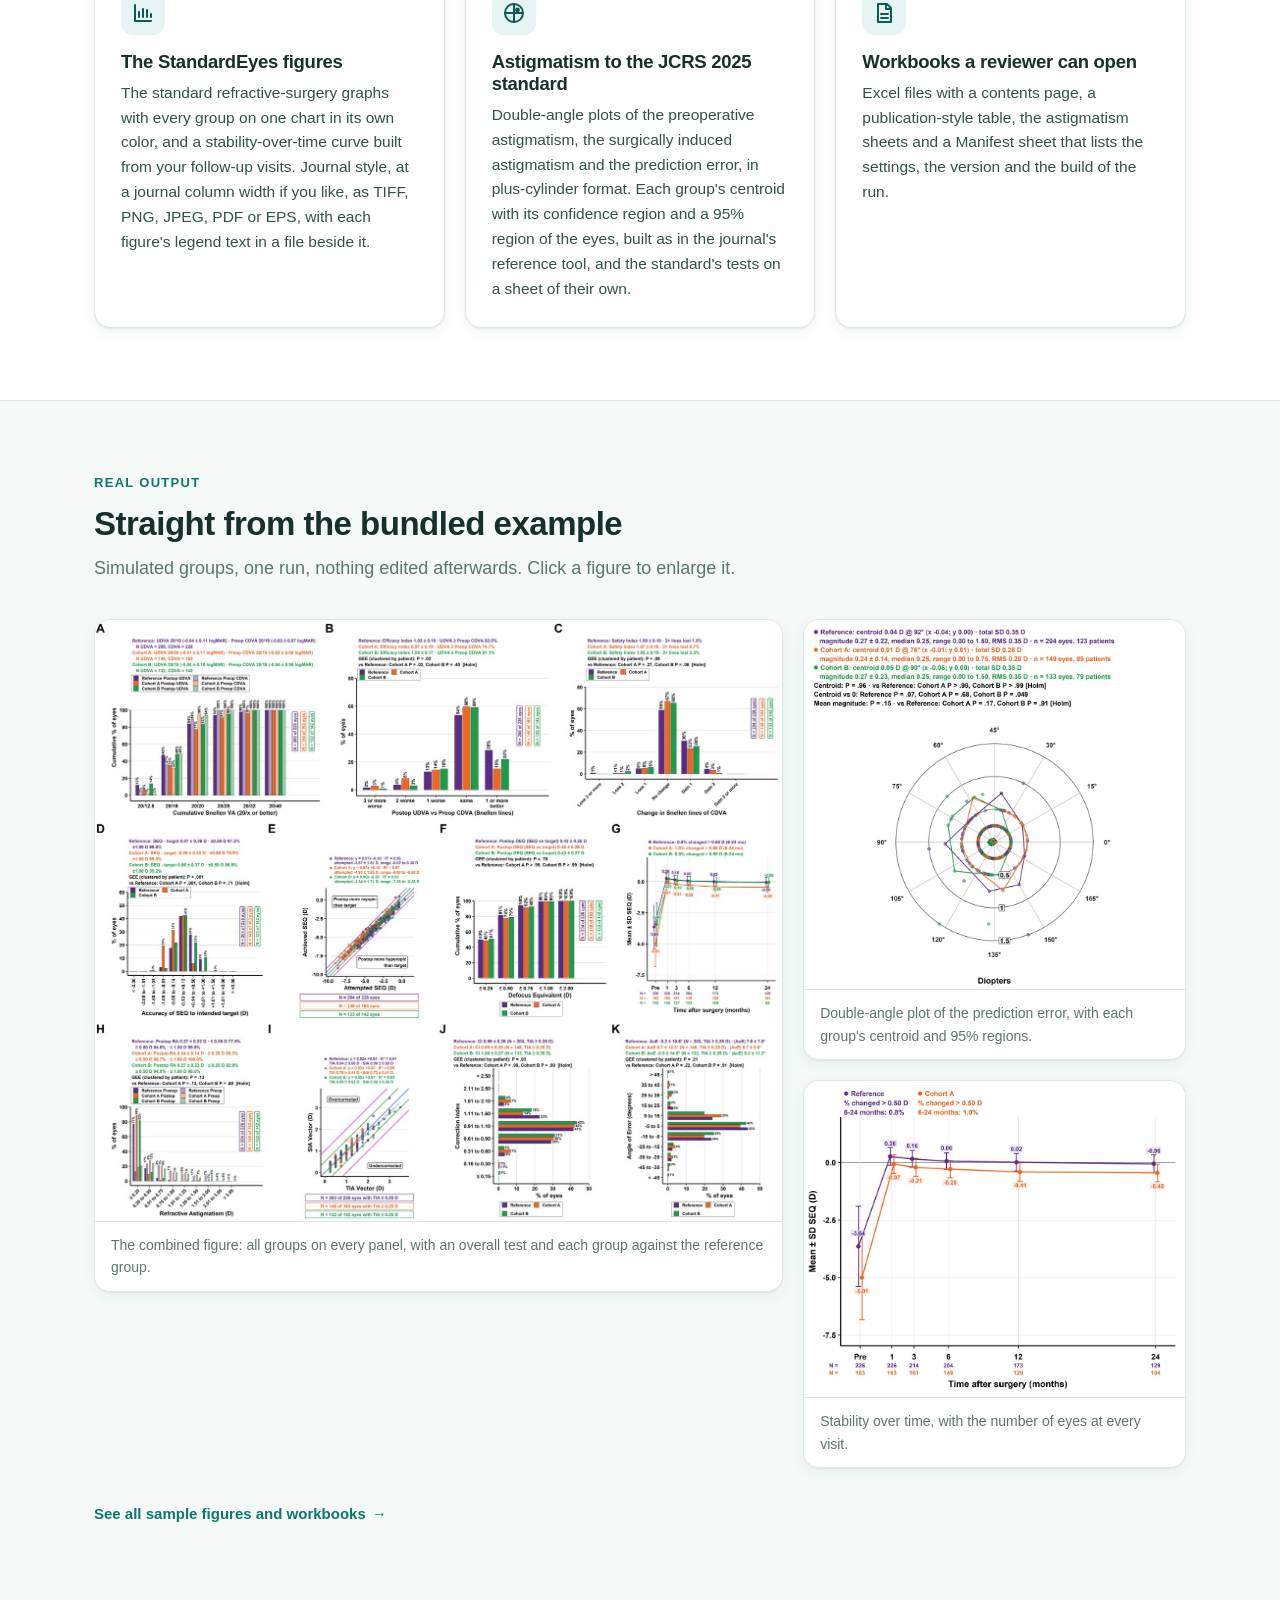
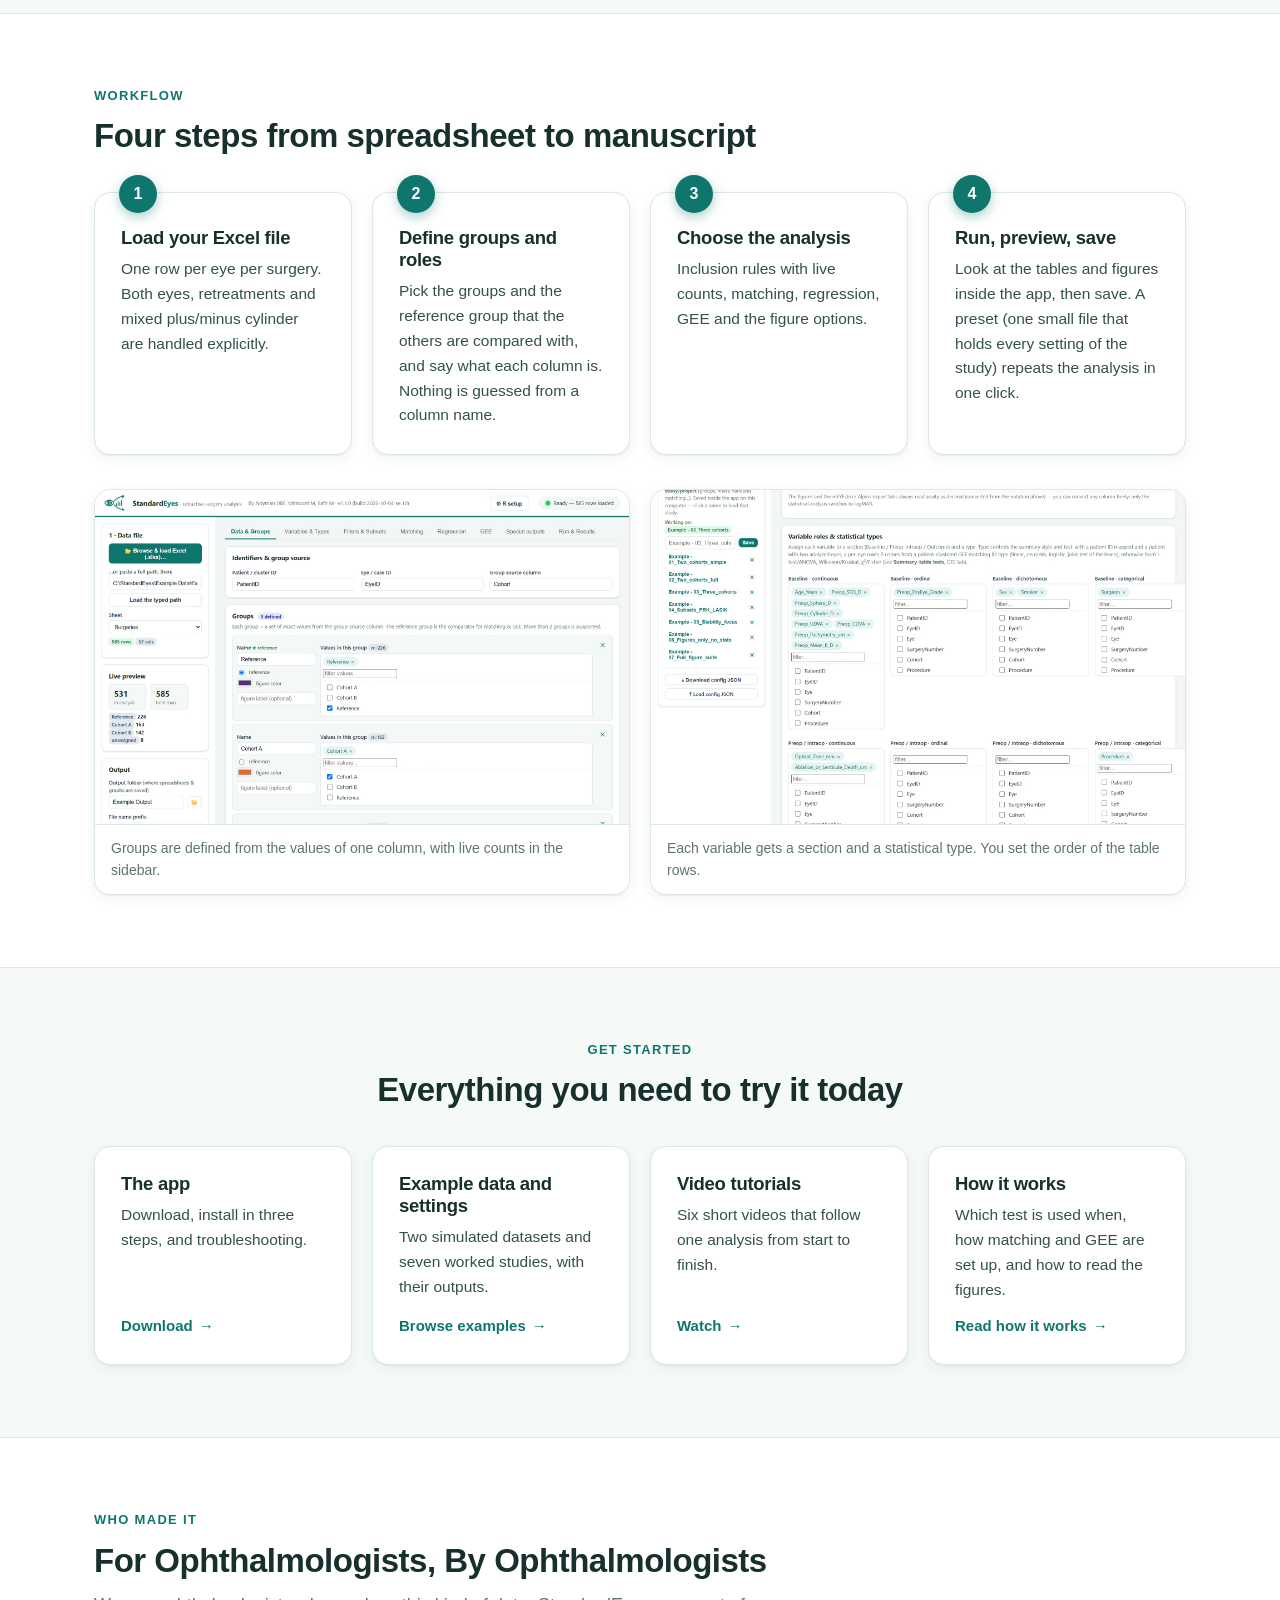
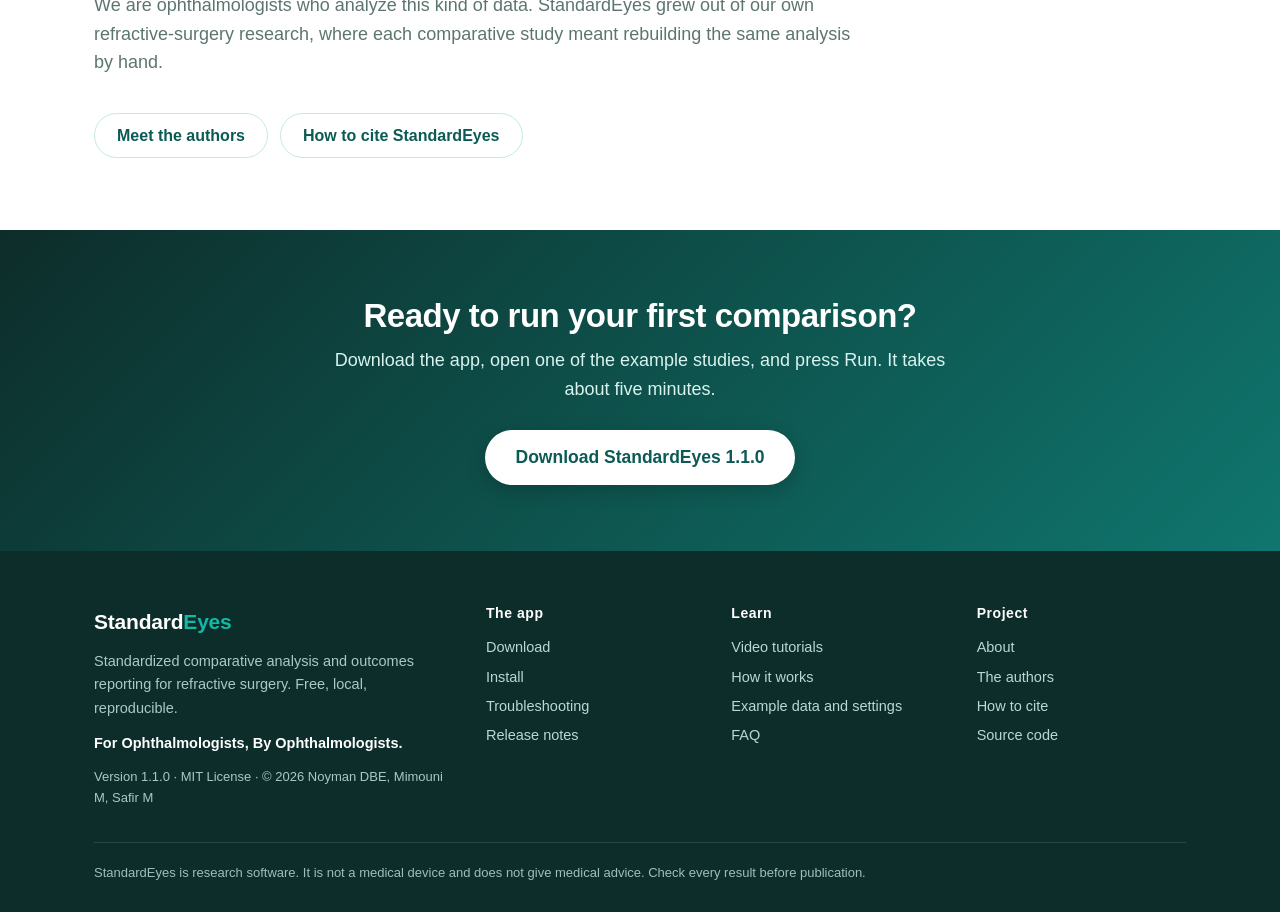
==== commit 691a0857: "v1.1.0 website: new screenshots, narrated tutorials, manual and statistical reference PDFs, release " ====
--- a/docs/index.html
+++ b/docs/index.html
@@ -65,7 +65,7 @@
         </a>
         <a class="btn lg ghost" href="tutorials.html">Watch the tutorials</a>
       </div>
-      <p class="meta"><b>Free · v1.0.0 · Windows 10 / 11</b> · 73 MB ZIP, no installer · needs <a href="https://cran.r-project.org/bin/windows/base/old/4.5.2/">R 4.5.2</a> · MIT License</p>
+      <p class="meta"><b>Free · v1.1.0 · Windows 10 / 11</b> · 73 MB ZIP, no installer · needs <a href="https://cran.r-project.org/bin/windows/base/old/4.5.2/">R 4.5.2</a> · MIT License · <a href="download.html#new">What is new in 1.1.0</a></p>
     </div>
     <div class="frame">
       <div class="bar"><i></i><i></i><i></i><span>127.0.0.1 — StandardEyes</span></div>
@@ -92,32 +92,32 @@
       <div class="card feature">
         <div class="ic"><svg viewBox="0 0 24 24" fill="none" stroke="currentColor" stroke-width="2" stroke-linecap="round" stroke-linejoin="round" aria-hidden="true"><path d="M4 5h16M4 12h16M4 19h16M9 5v14M15 5v14"/></svg></div>
         <h3>Group tables with the right test</h3>
-        <p>Continuous, ordinal, dichotomous and categorical variables each get a fitting summary and test, for two groups or more. The summary sheets name the test beside every P value. Visual acuity can be decimal, logMAR, Snellen or ETDRS letters.</p>
+        <p>Continuous, ordinal, dichotomous and categorical variables each get a fitting summary and test, for two groups or more, clustered by patient when both eyes are analyzed. The summary sheets name the test beside every P value, in journal style (.27, &lt;.001). Acuity typed as decimal, logMAR, Snellen or ETDRS letters is analyzed in logMAR and shown as Snellen.</p>
       </div>
       <div class="card feature">
         <div class="ic"><svg viewBox="0 0 24 24" fill="none" stroke="currentColor" stroke-width="2" stroke-linecap="round" stroke-linejoin="round" aria-hidden="true"><circle cx="8" cy="12" r="5"/><circle cx="16" cy="12" r="5"/></svg></div>
         <h3>Propensity-score matching</h3>
-        <p>A live preview shows how many eyes each group keeps before you run. Balance is shown as standardized mean differences and in a love plot, a chart of each covariate's imbalance before and after matching.</p>
+        <p>Matching on the logit of the propensity score, with the usual 0.2-SD caliper. A live preview shows how many eyes each group keeps before you run. Balance is shown as standardized mean differences and in a love plot, a chart of each covariate's imbalance before and after matching.</p>
       </div>
       <div class="card feature">
         <div class="ic"><svg viewBox="0 0 24 24" fill="none" stroke="currentColor" stroke-width="2" stroke-linecap="round" stroke-linejoin="round" aria-hidden="true"><path d="M2 12s3.6-6.5 10-6.5S22 12 22 12s-3.6 6.5-10 6.5S2 12 2 12z"/><circle cx="12" cy="12" r="2.8"/></svg></div>
         <h3>Two eyes, one patient</h3>
-        <p>Statistical models (GEE, generalized estimating equations) treat the two eyes of one patient as related. Patient-level variables are counted once per person, and the P values on the figures account for the pairing too.</p>
+        <p>Statistical models (GEE, generalized estimating equations) treat the two eyes of one patient as related, with a small-sample correction for studies with few patients. Patient-level variables are counted once per person, and the P values in the tables and on the figures account for the pairing.</p>
       </div>
       <div class="card feature">
         <div class="ic"><svg viewBox="0 0 24 24" fill="none" stroke="currentColor" stroke-width="2" stroke-linecap="round" stroke-linejoin="round" aria-hidden="true"><path d="M4 20V4M4 20h16M8 16v-5M12 16V8M16 16v-7M20 16v-3"/></svg></div>
         <h3>The StandardEyes figures</h3>
-        <p>The standard refractive-surgery graphs with every group on one chart in its own colour, and a stability-over-time curve built from your follow-up visits.</p>
+        <p>The standard refractive-surgery graphs with every group on one chart in its own color, and a stability-over-time curve built from your follow-up visits. Journal style, at a journal column width if you like, as TIFF, PNG, JPEG, PDF or EPS, with each figure's legend text in a file beside it.</p>
       </div>
       <div class="card feature">
         <div class="ic"><svg viewBox="0 0 24 24" fill="none" stroke="currentColor" stroke-width="2" stroke-linecap="round" stroke-linejoin="round" aria-hidden="true"><circle cx="12" cy="12" r="9"/><path d="M12 3v18M3 12h18"/><circle cx="15.5" cy="9" r="1.4" fill="currentColor"/></svg></div>
-        <h3>Astigmatism to the JCRS standard</h3>
-        <p>Double-angle plots show each group's mean astigmatism vector (the centroid) with its confidence region and a 95% region of the eyes. The centroids are compared with one two-dimensional test.</p>
+        <h3>Astigmatism to the JCRS 2025 standard</h3>
+        <p>Double-angle plots of the preoperative astigmatism, the surgically induced astigmatism and the prediction error, in plus-cylinder format. Each group's centroid with its confidence region and a 95% region of the eyes, built as in the journal's reference tool, and the standard's tests on a sheet of their own.</p>
       </div>
       <div class="card feature">
         <div class="ic"><svg viewBox="0 0 24 24" fill="none" stroke="currentColor" stroke-width="2" stroke-linecap="round" stroke-linejoin="round" aria-hidden="true"><path d="M6 3h9l4 4v14H6z"/><path d="M14 3v5h5M9 13h7M9 17h7"/></svg></div>
         <h3>Workbooks a reviewer can open</h3>
-        <p>Excel files with a contents page, a publication-style table and a sheet that lists the main settings and the software versions of the run.</p>
+        <p>Excel files with a contents page, a publication-style table, the astigmatism sheets and a Manifest sheet that lists the settings, the version and the build of the run.</p>
       </div>
     </div>
   </div>
@@ -131,9 +131,9 @@
       <p>Simulated groups, one run, nothing edited afterwards. Click a figure to enlarge it.</p>
     </div>
     <div class="gallery">
-      <figure class="fig"><button class="zoom" data-caption="The combined figure: all groups on every panel, with an overall test and each group against the reference group."><img src="assets/fig_composite.jpg" alt="StandardEyes combined figure with three groups on every panel" loading="lazy" width="1400" height="1352"></button><figcaption>The combined figure: all groups on every panel, with an overall test and each group against the reference group.</figcaption></figure>
+      <figure class="fig"><button class="zoom" data-caption="The combined figure: all groups on every panel, with an overall test and each group against the reference group."><img src="assets/fig_composite.jpg" alt="StandardEyes combined figure with three groups on every panel" loading="lazy" width="1400" height="1225"></button><figcaption>The combined figure: all groups on every panel, with an overall test and each group against the reference group.</figcaption></figure>
       <div class="col">
-        <figure class="fig"><button class="zoom" data-caption="Double-angle plot: the mean vector, its confidence region and a 95% region for each group."><img src="assets/fig_double_angle.jpg" alt="Double-angle astigmatism plot with a mean vector and 95% region per group" loading="lazy" width="1020" height="990"></button><figcaption>Double-angle plot with a mean vector and a 95% region per group.</figcaption></figure>
+        <figure class="fig"><button class="zoom" data-caption="Double-angle plot of the prediction error: each group's centroid, its 95% confidence region and the 95% region of the eyes."><img src="assets/fig_double_angle.jpg" alt="Double-angle plot of the astigmatic prediction error with a centroid and 95% regions per group" loading="lazy" width="1020" height="990"></button><figcaption>Double-angle plot of the prediction error, with each group's centroid and 95% regions.</figcaption></figure>
         <figure class="fig"><button class="zoom" data-caption="Stability over time, with the number of eyes at every visit."><img src="assets/fig_stability.jpg" alt="Stability of spherical equivalent over time for each group" loading="lazy" width="975" height="810"></button><figcaption>Stability over time, with the number of eyes at every visit.</figcaption></figure>
       </div>
     </div>
@@ -180,7 +180,7 @@
     <div class="sechead">
       <div class="kicker">Who made it</div>
       <h2>For Ophthalmologists, By Ophthalmologists</h2>
-      <p>We are ophthalmologists who analyse this kind of data. StandardEyes grew out of our own refractive-surgery research, where each comparative study meant rebuilding the same analysis by hand.</p>
+      <p>We are ophthalmologists who analyze this kind of data. StandardEyes grew out of our own refractive-surgery research, where each comparative study meant rebuilding the same analysis by hand.</p>
     </div>
     <div class="cta">
       <a class="btn ghost" href="about.html#authors">Meet the authors</a>
@@ -194,7 +194,7 @@
     <h2>Ready to run your first comparison?</h2>
     <p>Download the app, open one of the example studies, and press Run. It takes about five minutes.</p>
     <div class="cta">
-      <a class="btn lg light" href="download.html">Download StandardEyes 1.0.0</a>
+      <a class="btn lg light" href="download.html">Download StandardEyes 1.1.0</a>
     </div>
   </div>
 </section>
@@ -207,7 +207,7 @@
       <div class="brand small"><span class="wm">Standard<b>Eyes</b></span></div>
       <p>Standardized comparative analysis and outcomes reporting for refractive surgery. Free, local, reproducible.</p>
       <p><b style="color:#fff">For Ophthalmologists, By Ophthalmologists.</b></p>
-      <p class="fine">Version 1.0.0 · MIT License · © 2026 Noyman DBE, Mimouni M, Safir M</p>
+      <p class="fine">Version 1.1.0 · MIT License · © 2026 Noyman DBE, Mimouni M, Safir M</p>
     </div>
     <div>
       <h2 class="fh">The app</h2>
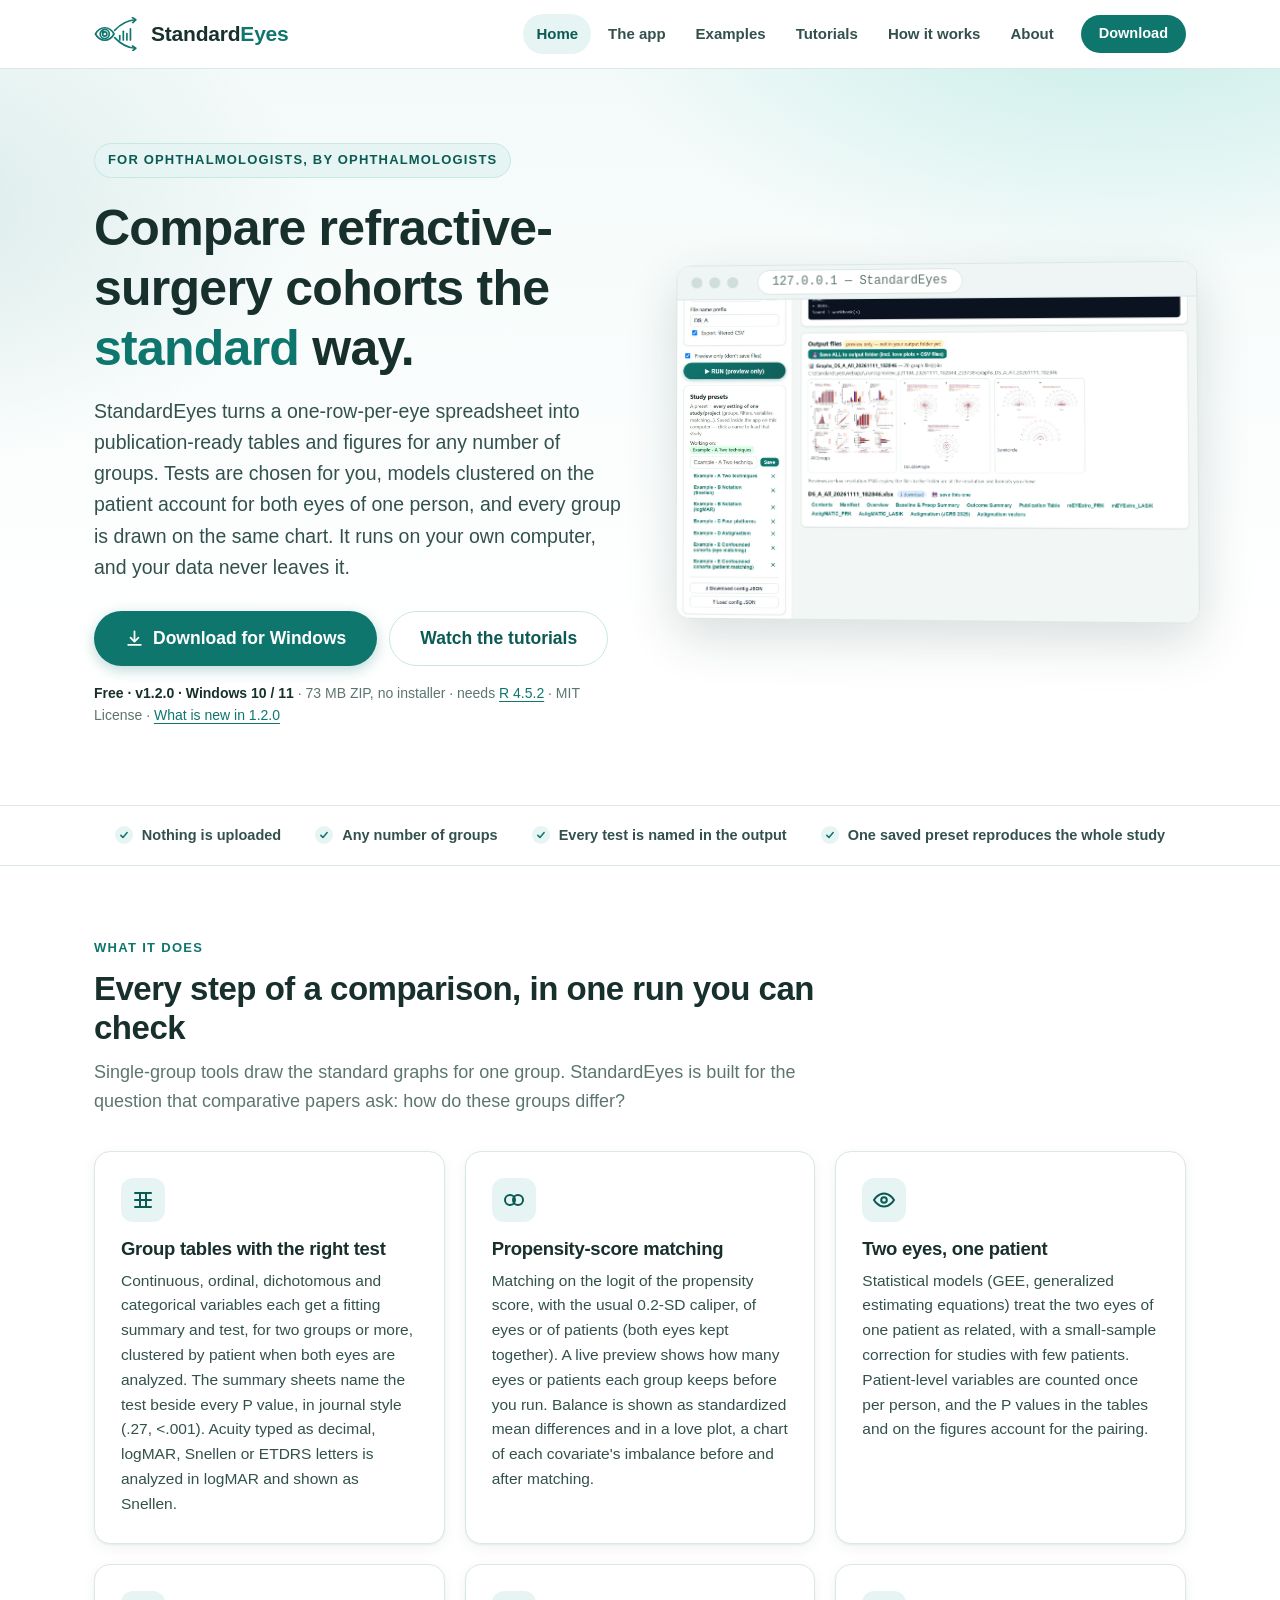
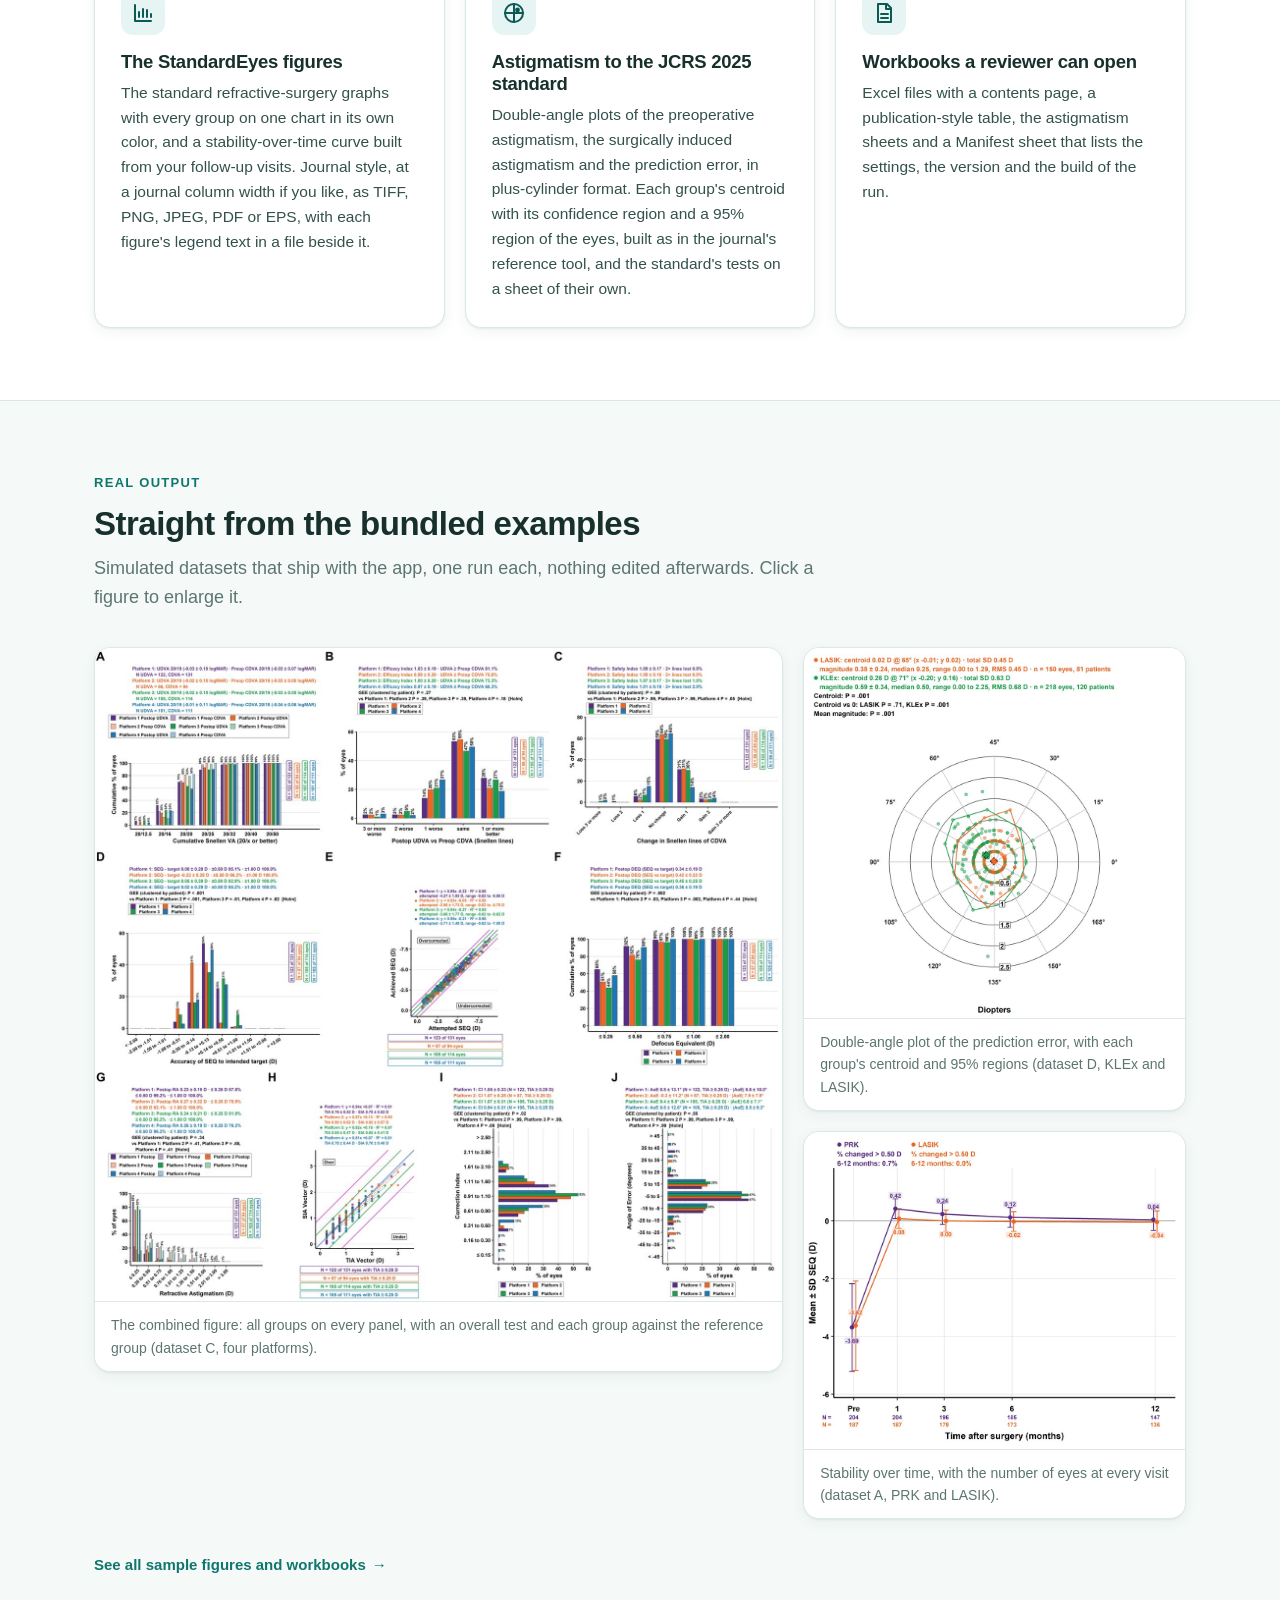
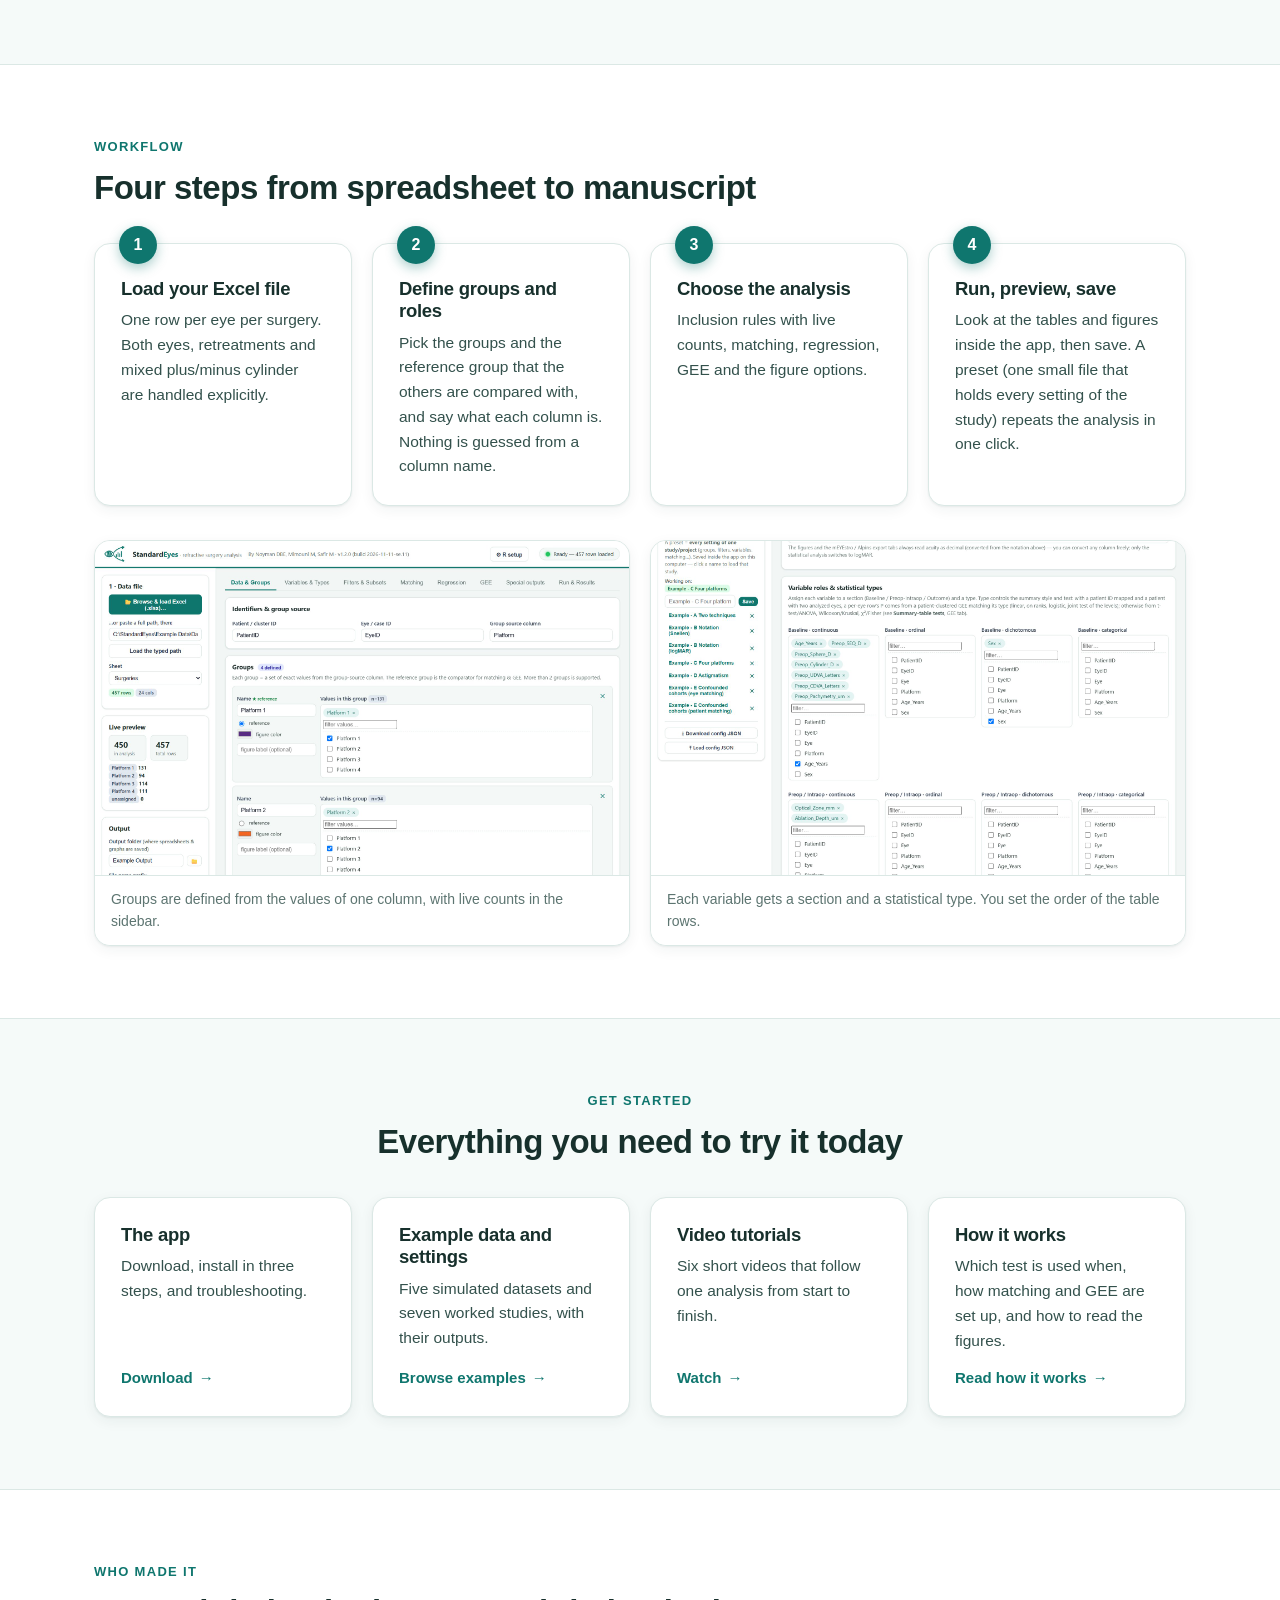
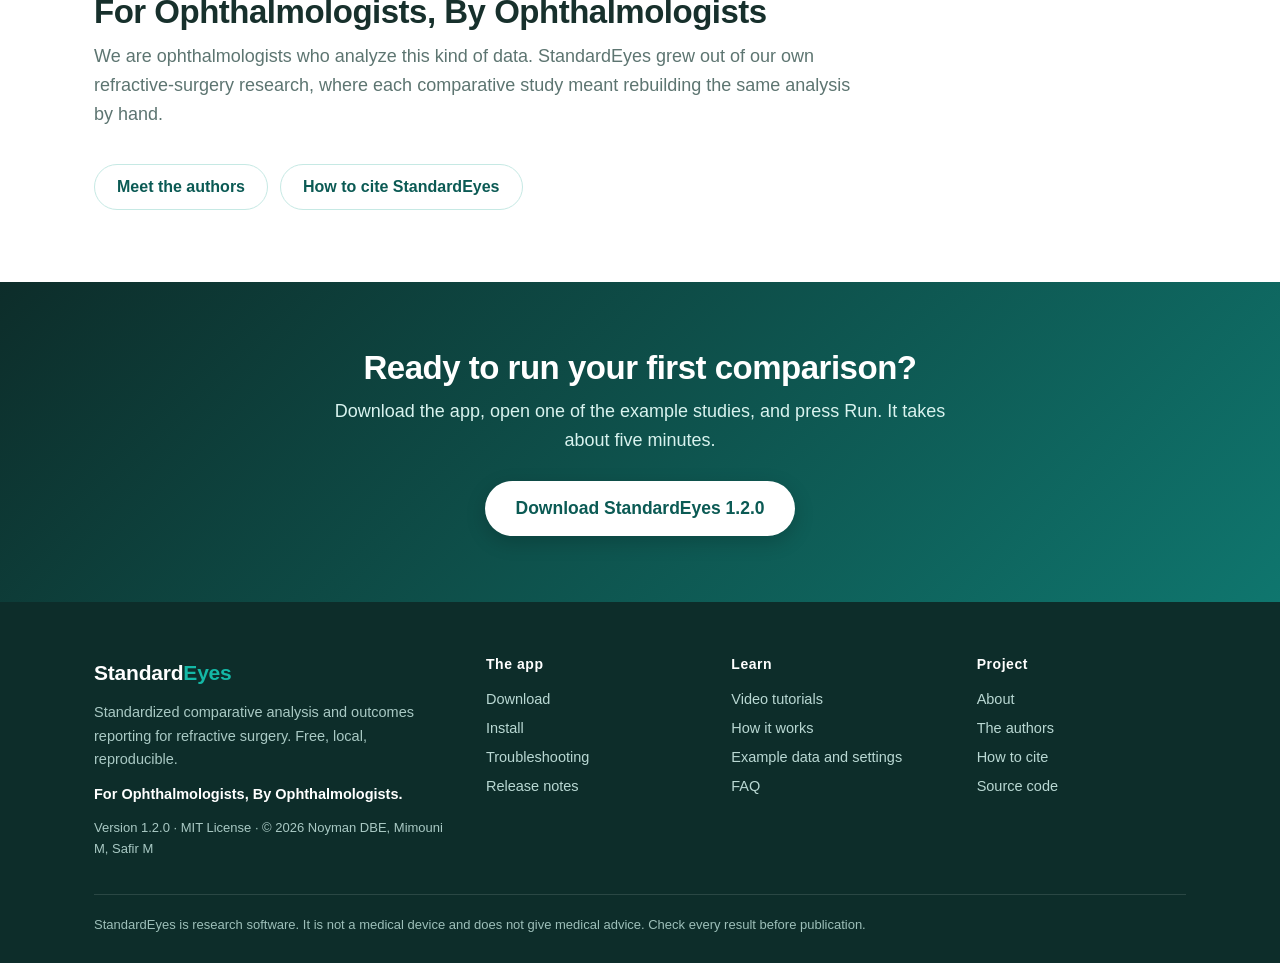
==== commit 62c2cf6f: "StandardEyes 1.2.0: website, tutorials and user manual for the release Website (docs/, built by buil" ====
--- a/docs/index.html
+++ b/docs/index.html
@@ -65,7 +65,7 @@
         </a>
         <a class="btn lg ghost" href="tutorials.html">Watch the tutorials</a>
       </div>
-      <p class="meta"><b>Free · v1.1.0 · Windows 10 / 11</b> · 73 MB ZIP, no installer · needs <a href="https://cran.r-project.org/bin/windows/base/old/4.5.2/">R 4.5.2</a> · MIT License · <a href="download.html#new">What is new in 1.1.0</a></p>
+      <p class="meta"><b>Free · v1.2.0 · Windows 10 / 11</b> · 73 MB ZIP, no installer · needs <a href="https://cran.r-project.org/bin/windows/base/old/4.5.2/">R 4.5.2</a> · MIT License · <a href="download.html#new">What is new in 1.2.0</a></p>
     </div>
     <div class="frame">
       <div class="bar"><i></i><i></i><i></i><span>127.0.0.1 — StandardEyes</span></div>
@@ -97,7 +97,7 @@
       <div class="card feature">
         <div class="ic"><svg viewBox="0 0 24 24" fill="none" stroke="currentColor" stroke-width="2" stroke-linecap="round" stroke-linejoin="round" aria-hidden="true"><circle cx="8" cy="12" r="5"/><circle cx="16" cy="12" r="5"/></svg></div>
         <h3>Propensity-score matching</h3>
-        <p>Matching on the logit of the propensity score, with the usual 0.2-SD caliper. A live preview shows how many eyes each group keeps before you run. Balance is shown as standardized mean differences and in a love plot, a chart of each covariate's imbalance before and after matching.</p>
+        <p>Matching on the logit of the propensity score, with the usual 0.2-SD caliper, of eyes or of patients (both eyes kept together). A live preview shows how many eyes or patients each group keeps before you run. Balance is shown as standardized mean differences and in a love plot, a chart of each covariate's imbalance before and after matching.</p>
       </div>
       <div class="card feature">
         <div class="ic"><svg viewBox="0 0 24 24" fill="none" stroke="currentColor" stroke-width="2" stroke-linecap="round" stroke-linejoin="round" aria-hidden="true"><path d="M2 12s3.6-6.5 10-6.5S22 12 22 12s-3.6 6.5-10 6.5S2 12 2 12z"/><circle cx="12" cy="12" r="2.8"/></svg></div>
@@ -127,14 +127,14 @@
   <div class="wrap">
     <div class="sechead">
       <div class="kicker">Real output</div>
-      <h2>Straight from the bundled example</h2>
-      <p>Simulated groups, one run, nothing edited afterwards. Click a figure to enlarge it.</p>
+      <h2>Straight from the bundled examples</h2>
+      <p>Simulated datasets that ship with the app, one run each, nothing edited afterwards. Click a figure to enlarge it.</p>
     </div>
     <div class="gallery">
-      <figure class="fig"><button class="zoom" data-caption="The combined figure: all groups on every panel, with an overall test and each group against the reference group."><img src="assets/fig_composite.jpg" alt="StandardEyes combined figure with three groups on every panel" loading="lazy" width="1400" height="1225"></button><figcaption>The combined figure: all groups on every panel, with an overall test and each group against the reference group.</figcaption></figure>
+      <figure class="fig"><button class="zoom" data-caption="The combined figure of dataset C: four platforms on every panel, with an overall test and each platform against the reference."><img src="assets/fig_composite.jpg" alt="StandardEyes combined figure with four groups on every panel" loading="lazy" width="1400" height="1330"></button><figcaption>The combined figure: all groups on every panel, with an overall test and each group against the reference group (dataset C, four platforms).</figcaption></figure>
       <div class="col">
-        <figure class="fig"><button class="zoom" data-caption="Double-angle plot of the prediction error: each group's centroid, its 95% confidence region and the 95% region of the eyes."><img src="assets/fig_double_angle.jpg" alt="Double-angle plot of the astigmatic prediction error with a centroid and 95% regions per group" loading="lazy" width="1020" height="990"></button><figcaption>Double-angle plot of the prediction error, with each group's centroid and 95% regions.</figcaption></figure>
-        <figure class="fig"><button class="zoom" data-caption="Stability over time, with the number of eyes at every visit."><img src="assets/fig_stability.jpg" alt="Stability of spherical equivalent over time for each group" loading="lazy" width="975" height="810"></button><figcaption>Stability over time, with the number of eyes at every visit.</figcaption></figure>
+        <figure class="fig"><button class="zoom" data-caption="Double-angle plot of the prediction error: each group's centroid, its 95% confidence region and the 95% region of the eyes."><img src="assets/fig_double_angle.jpg" alt="Double-angle plot of the astigmatic prediction error with a centroid and 95% regions per group" loading="lazy" width="1020" height="990"></button><figcaption>Double-angle plot of the prediction error, with each group's centroid and 95% regions (dataset D, KLEx and LASIK).</figcaption></figure>
+        <figure class="fig"><button class="zoom" data-caption="Stability over time, with the number of eyes at every visit."><img src="assets/fig_stability.jpg" alt="Stability of spherical equivalent over time for each group" loading="lazy" width="975" height="810"></button><figcaption>Stability over time, with the number of eyes at every visit (dataset A, PRK and LASIK).</figcaption></figure>
       </div>
     </div>
     <p style="margin-top:22px"><a class="more" href="examples.html#outputs">See all sample figures and workbooks</a></p>
@@ -168,7 +168,7 @@
     </div>
     <div class="grid g4">
       <a class="card" href="download.html"><h3>The app</h3><p>Download, install in three steps, and troubleshooting.</p><span class="more">Download</span></a>
-      <a class="card" href="examples.html"><h3>Example data and settings</h3><p>Two simulated datasets and seven worked studies, with their outputs.</p><span class="more">Browse examples</span></a>
+      <a class="card" href="examples.html"><h3>Example data and settings</h3><p>Five simulated datasets and seven worked studies, with their outputs.</p><span class="more">Browse examples</span></a>
       <a class="card" href="tutorials.html"><h3>Video tutorials</h3><p>Six short videos that follow one analysis from start to finish.</p><span class="more">Watch</span></a>
       <a class="card" href="guide.html"><h3>How it works</h3><p>Which test is used when, how matching and GEE are set up, and how to read the figures.</p><span class="more">Read how it works</span></a>
     </div>
@@ -194,7 +194,7 @@
     <h2>Ready to run your first comparison?</h2>
     <p>Download the app, open one of the example studies, and press Run. It takes about five minutes.</p>
     <div class="cta">
-      <a class="btn lg light" href="download.html">Download StandardEyes 1.1.0</a>
+      <a class="btn lg light" href="download.html">Download StandardEyes 1.2.0</a>
     </div>
   </div>
 </section>
@@ -207,7 +207,7 @@
       <div class="brand small"><span class="wm">Standard<b>Eyes</b></span></div>
       <p>Standardized comparative analysis and outcomes reporting for refractive surgery. Free, local, reproducible.</p>
       <p><b style="color:#fff">For Ophthalmologists, By Ophthalmologists.</b></p>
-      <p class="fine">Version 1.1.0 · MIT License · © 2026 Noyman DBE, Mimouni M, Safir M</p>
+      <p class="fine">Version 1.2.0 · MIT License · © 2026 Noyman DBE, Mimouni M, Safir M</p>
     </div>
     <div>
       <h2 class="fh">The app</h2>
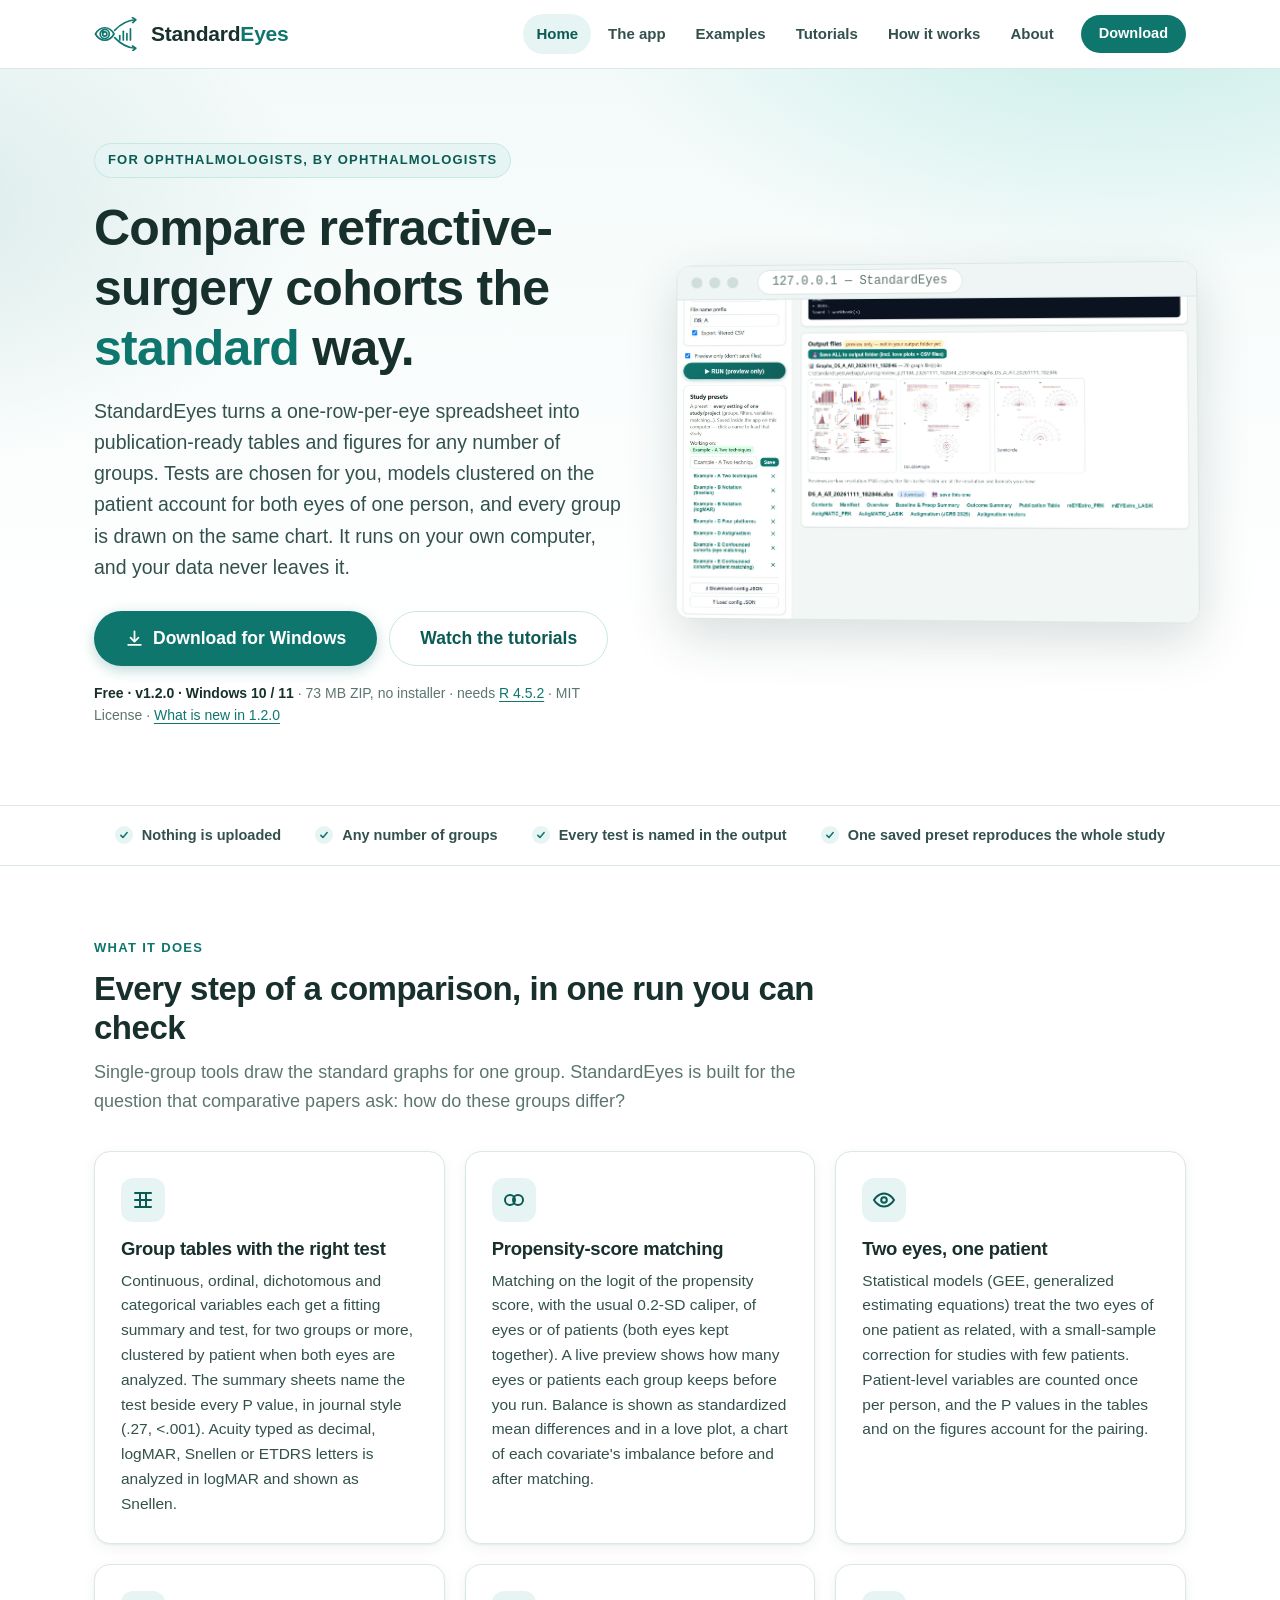
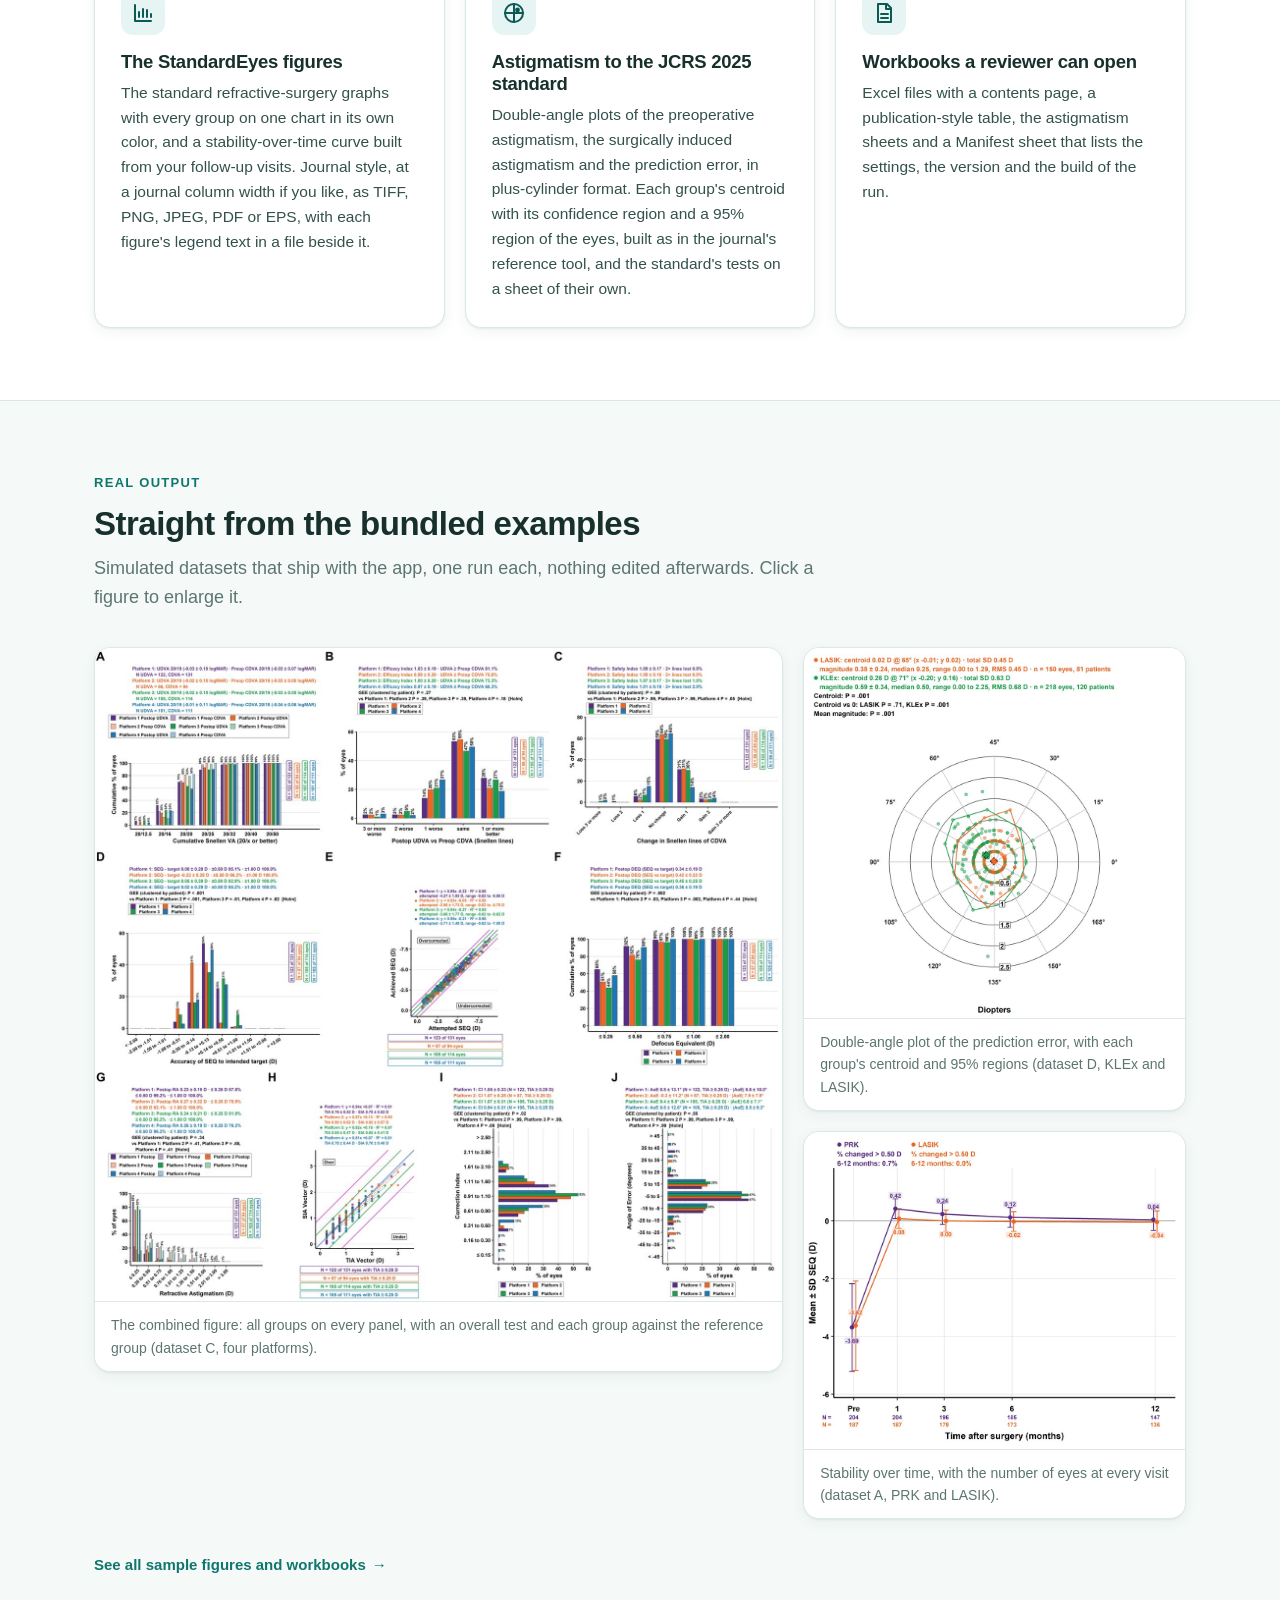
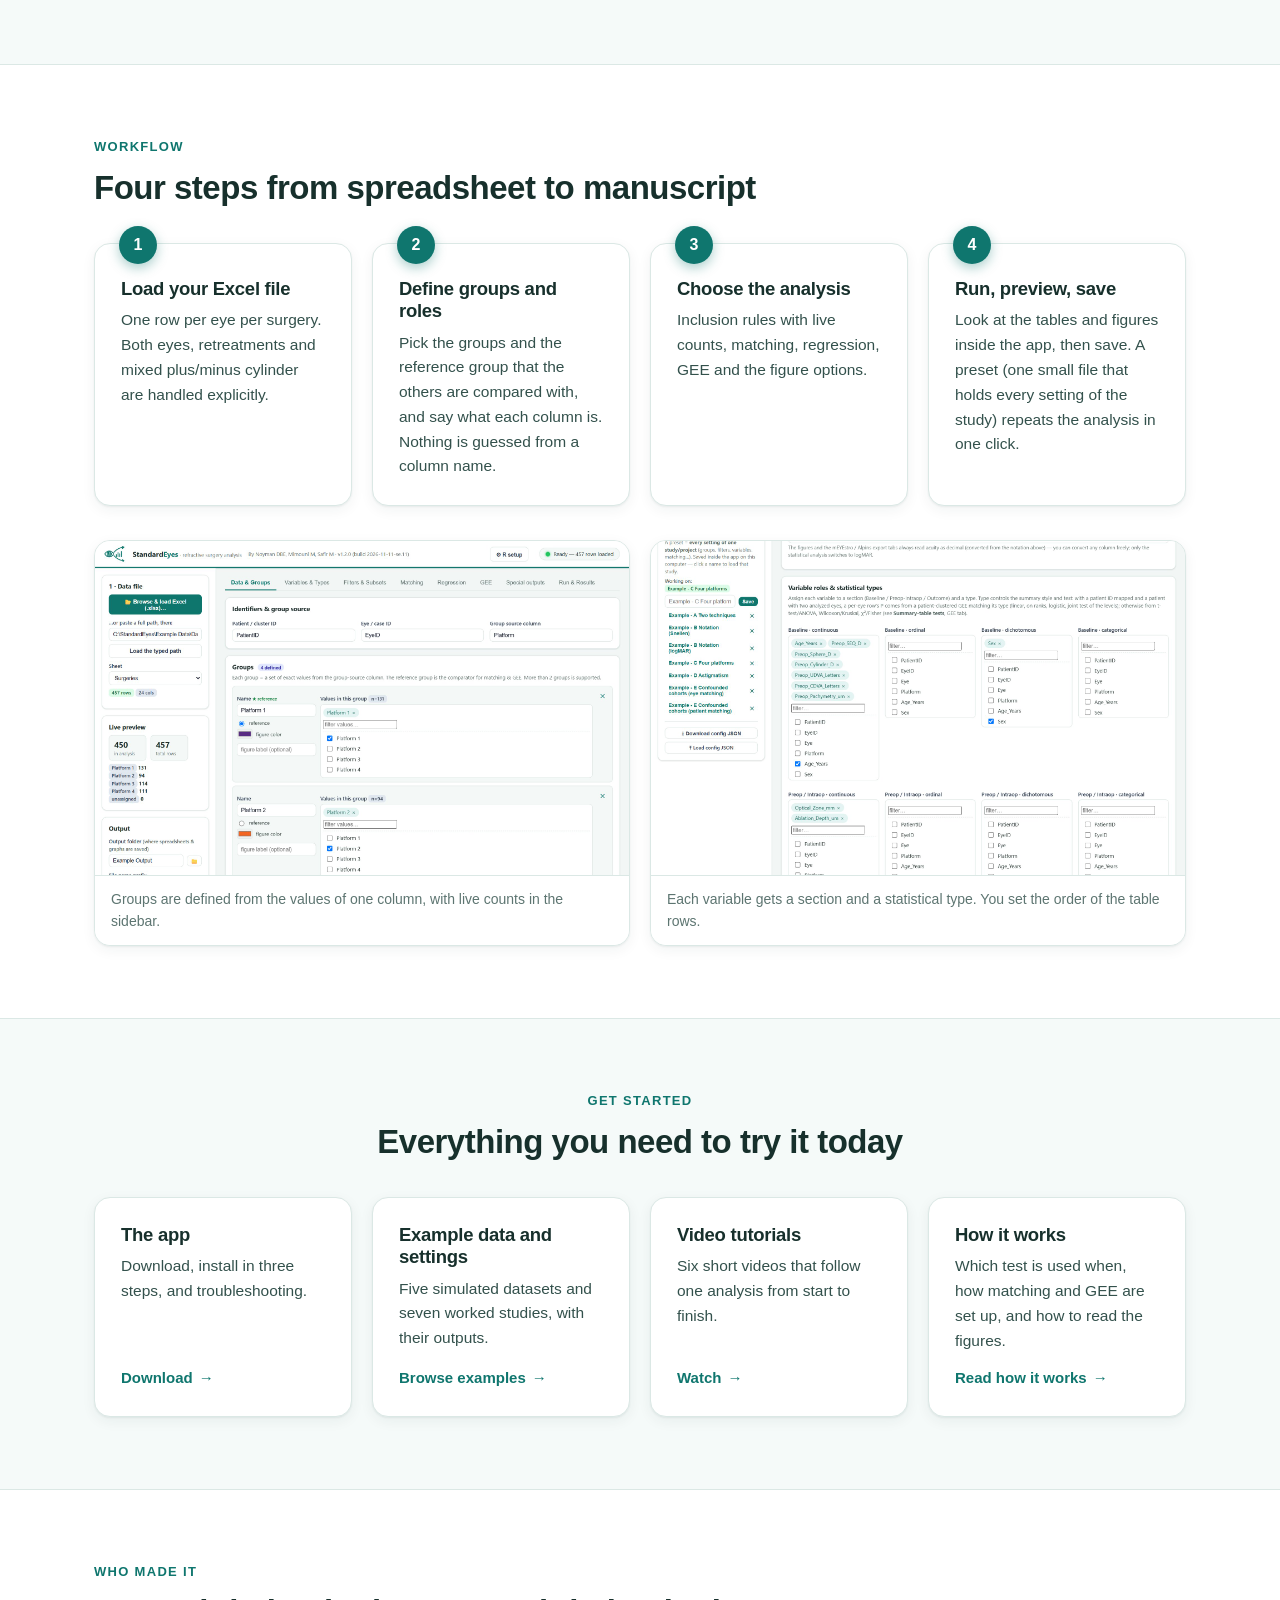
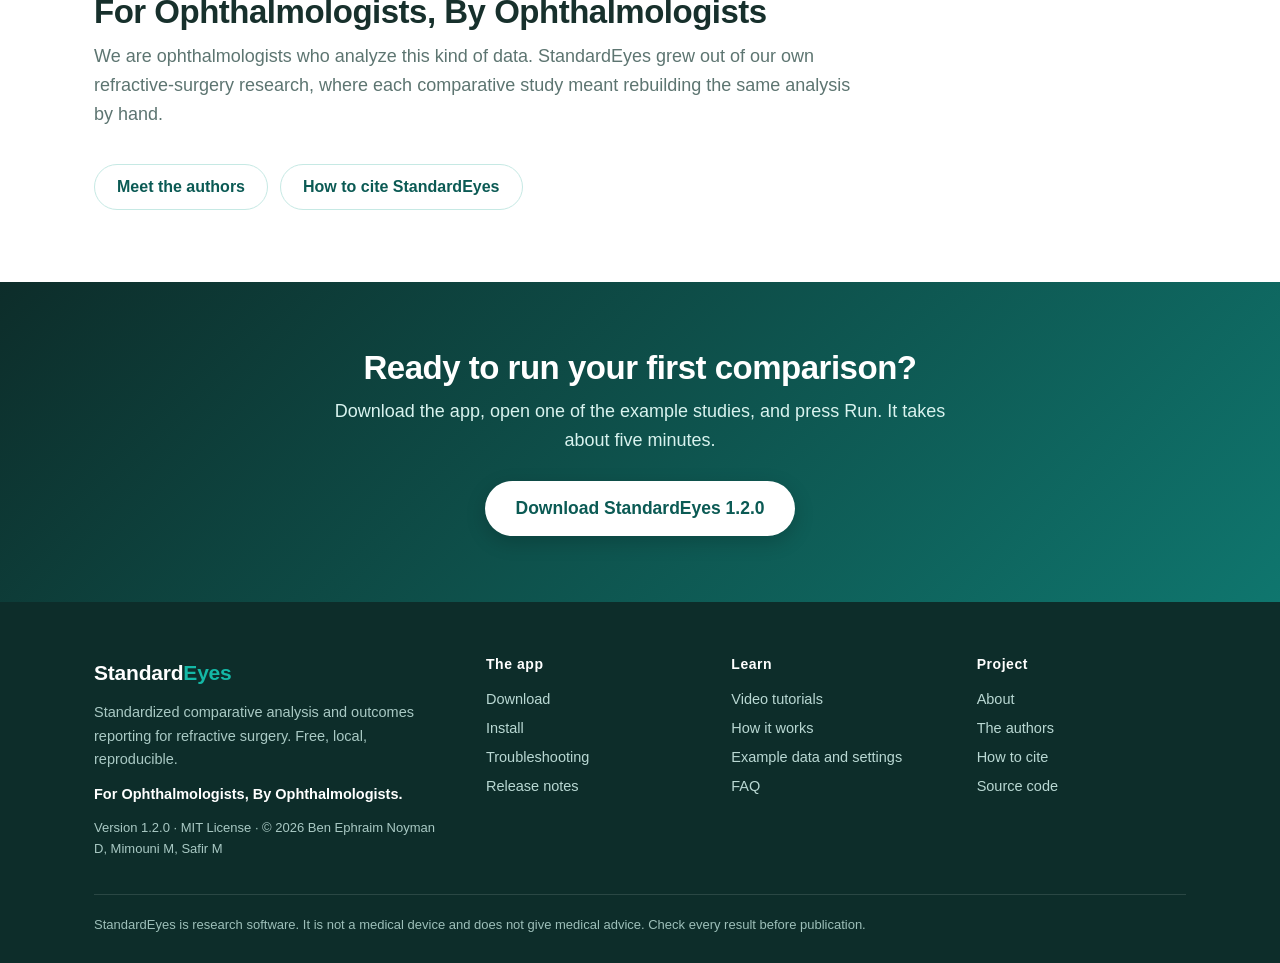
==== commit 3a37897d: "v1.2.0 build 2026-11-12-se.12, change set C (labels, interface, metadata): display labels and print-" ====
--- a/docs/index.html
+++ b/docs/index.html
@@ -207,7 +207,7 @@
       <div class="brand small"><span class="wm">Standard<b>Eyes</b></span></div>
       <p>Standardized comparative analysis and outcomes reporting for refractive surgery. Free, local, reproducible.</p>
       <p><b style="color:#fff">For Ophthalmologists, By Ophthalmologists.</b></p>
-      <p class="fine">Version 1.2.0 · MIT License · © 2026 Noyman DBE, Mimouni M, Safir M</p>
+      <p class="fine">Version 1.2.0 · MIT License · © 2026 Ben Ephraim Noyman D, Mimouni M, Safir M</p>
     </div>
     <div>
       <h2 class="fh">The app</h2>
